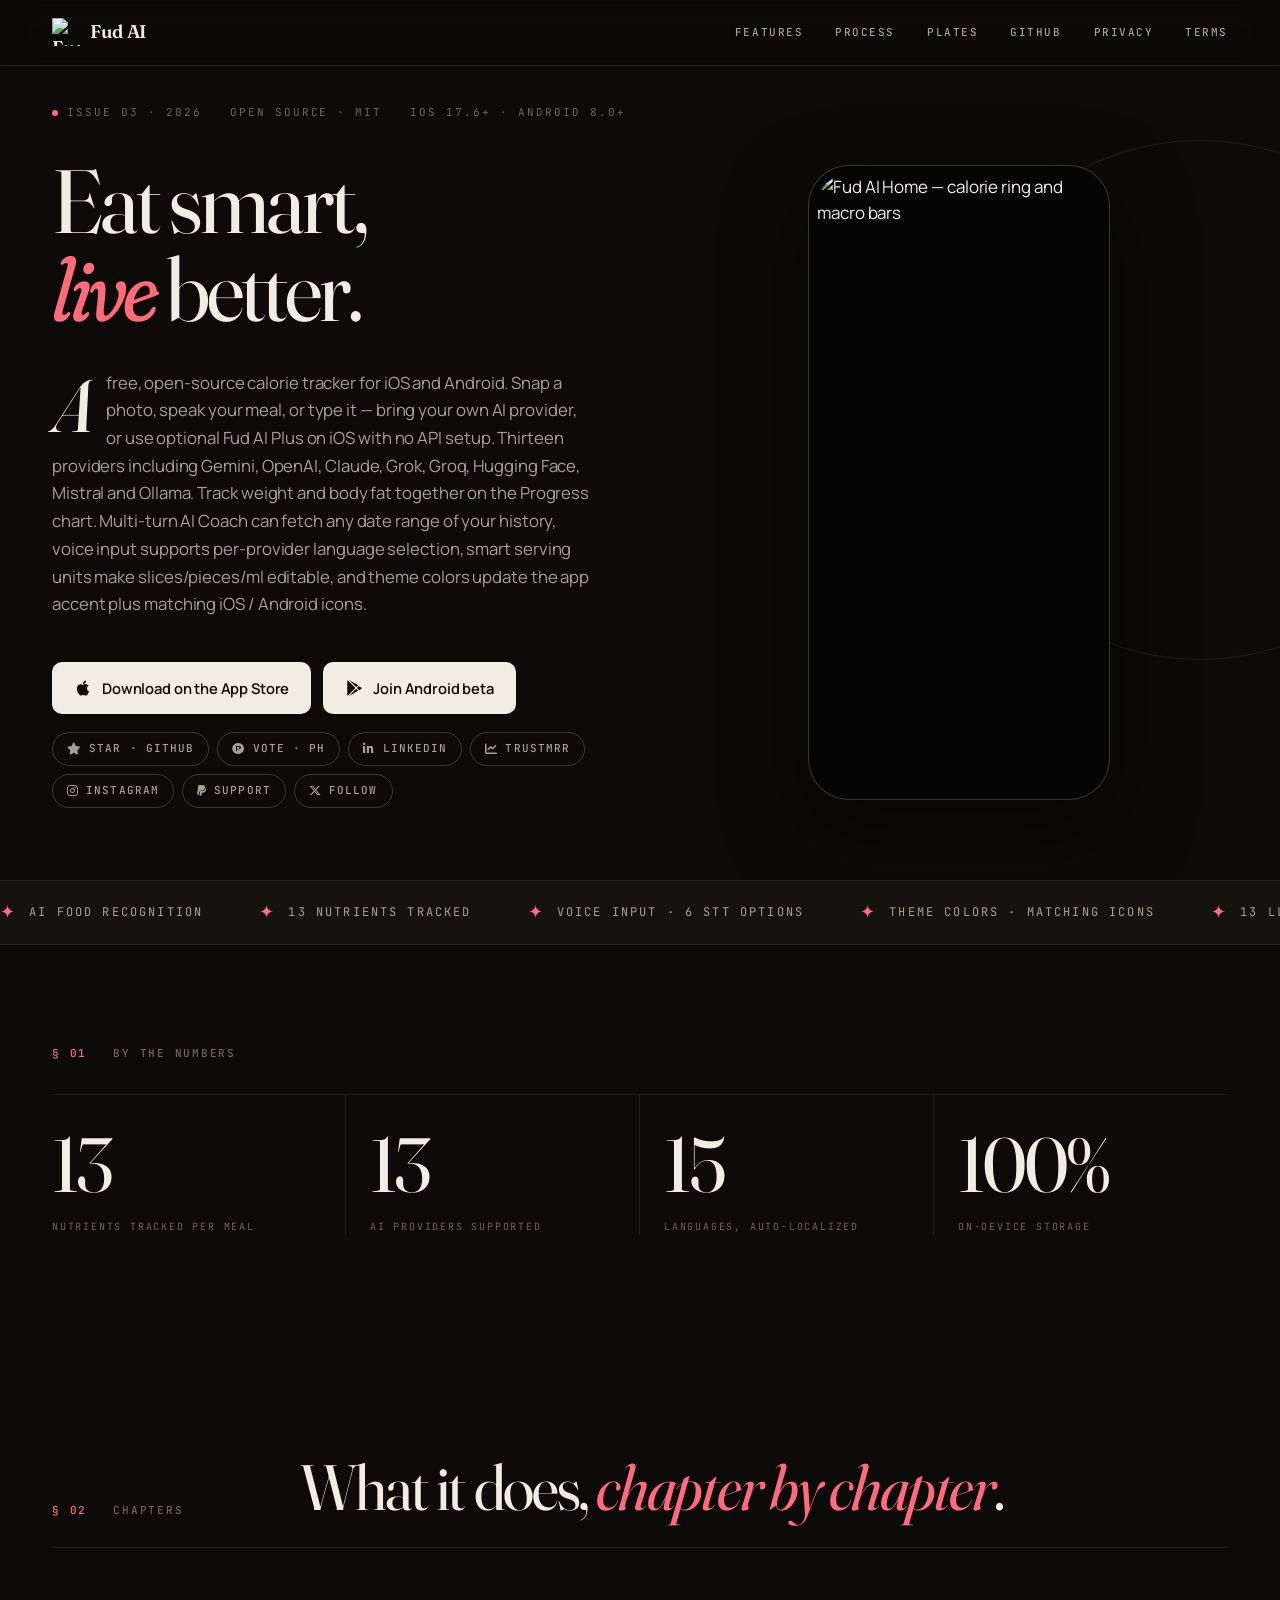
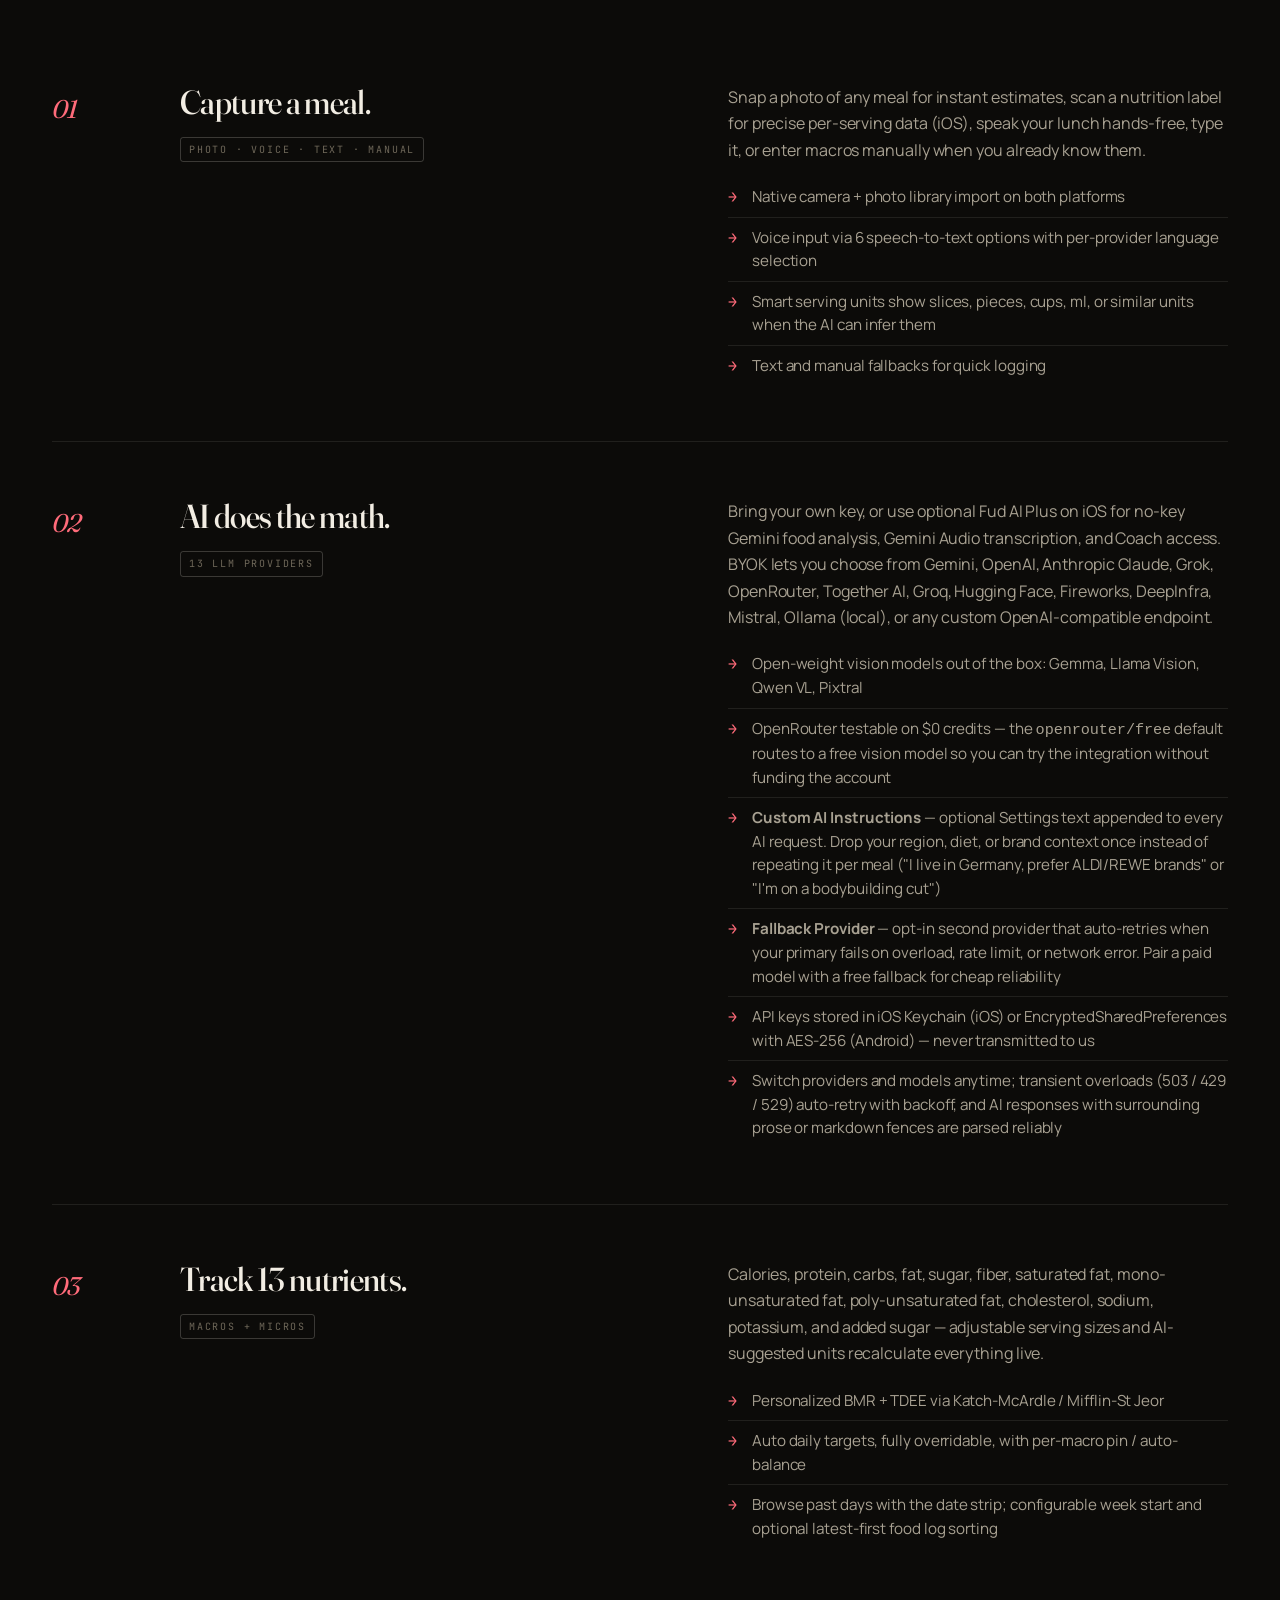
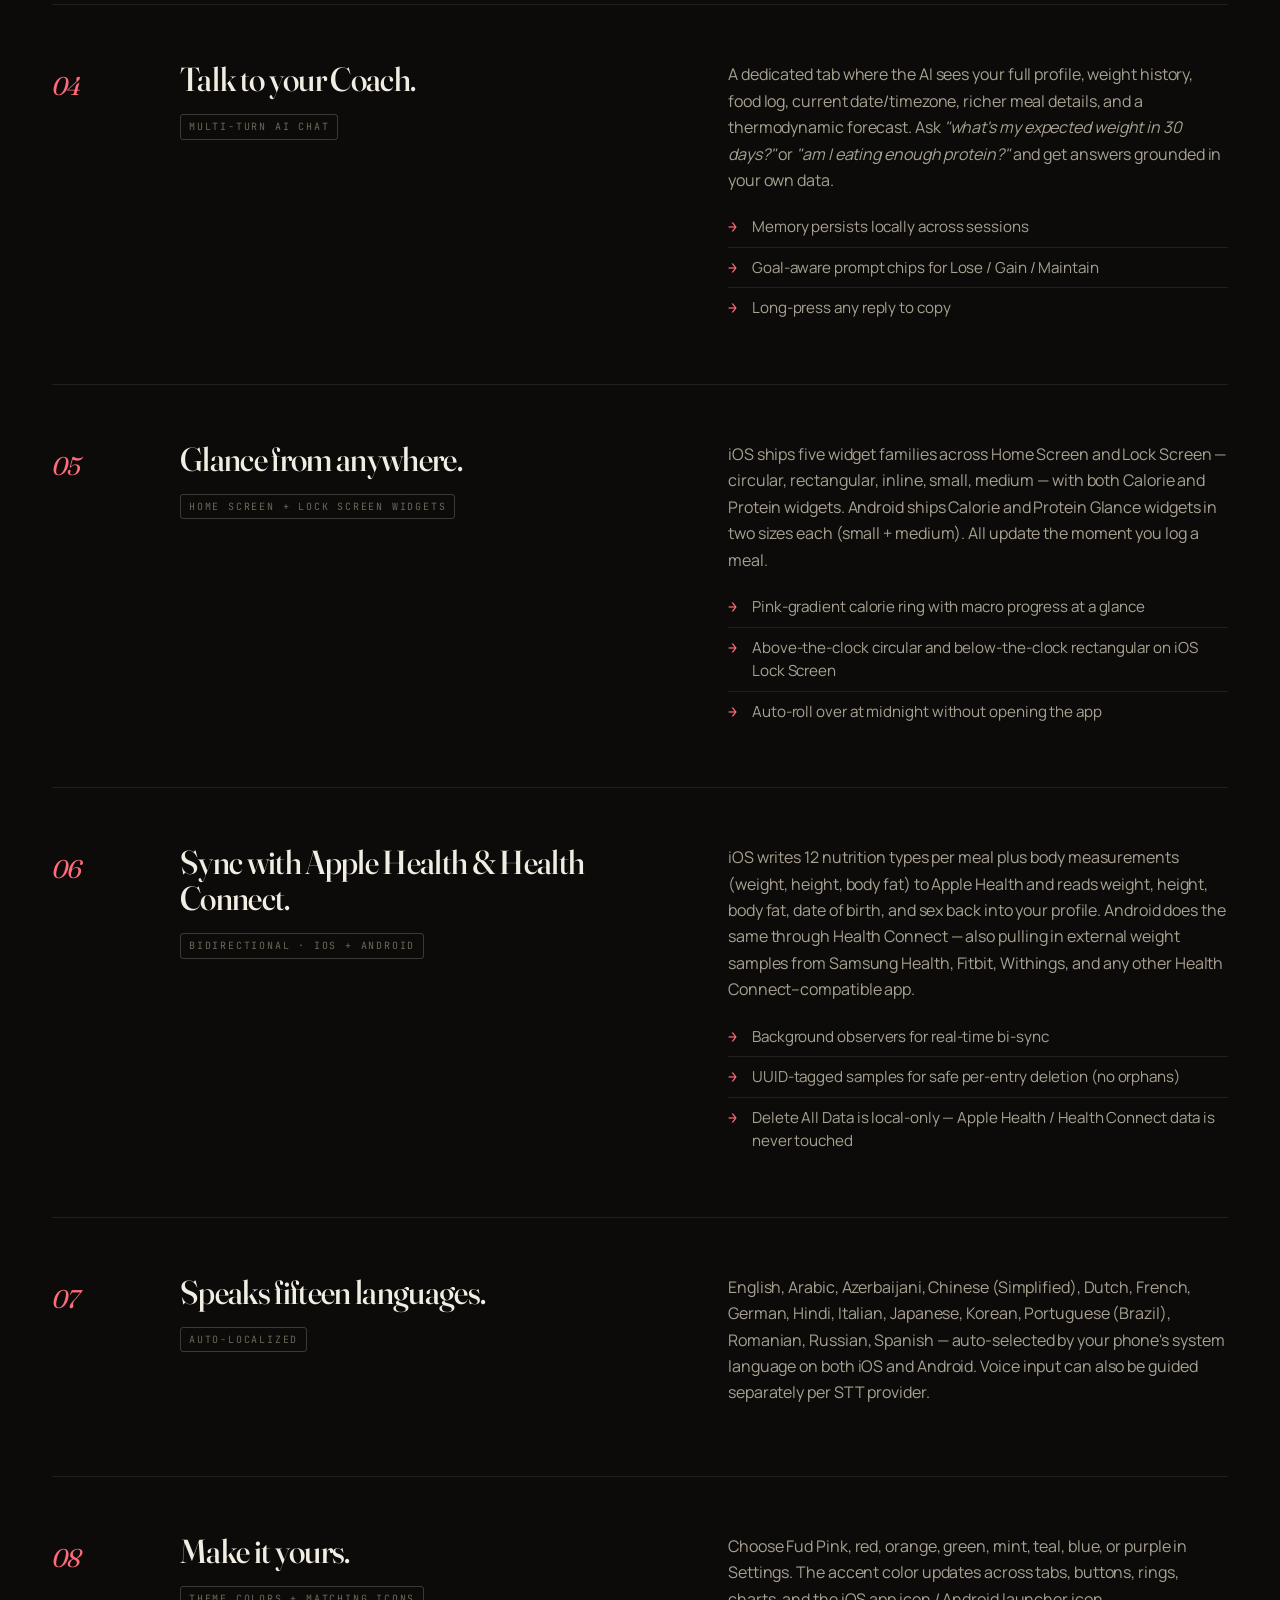
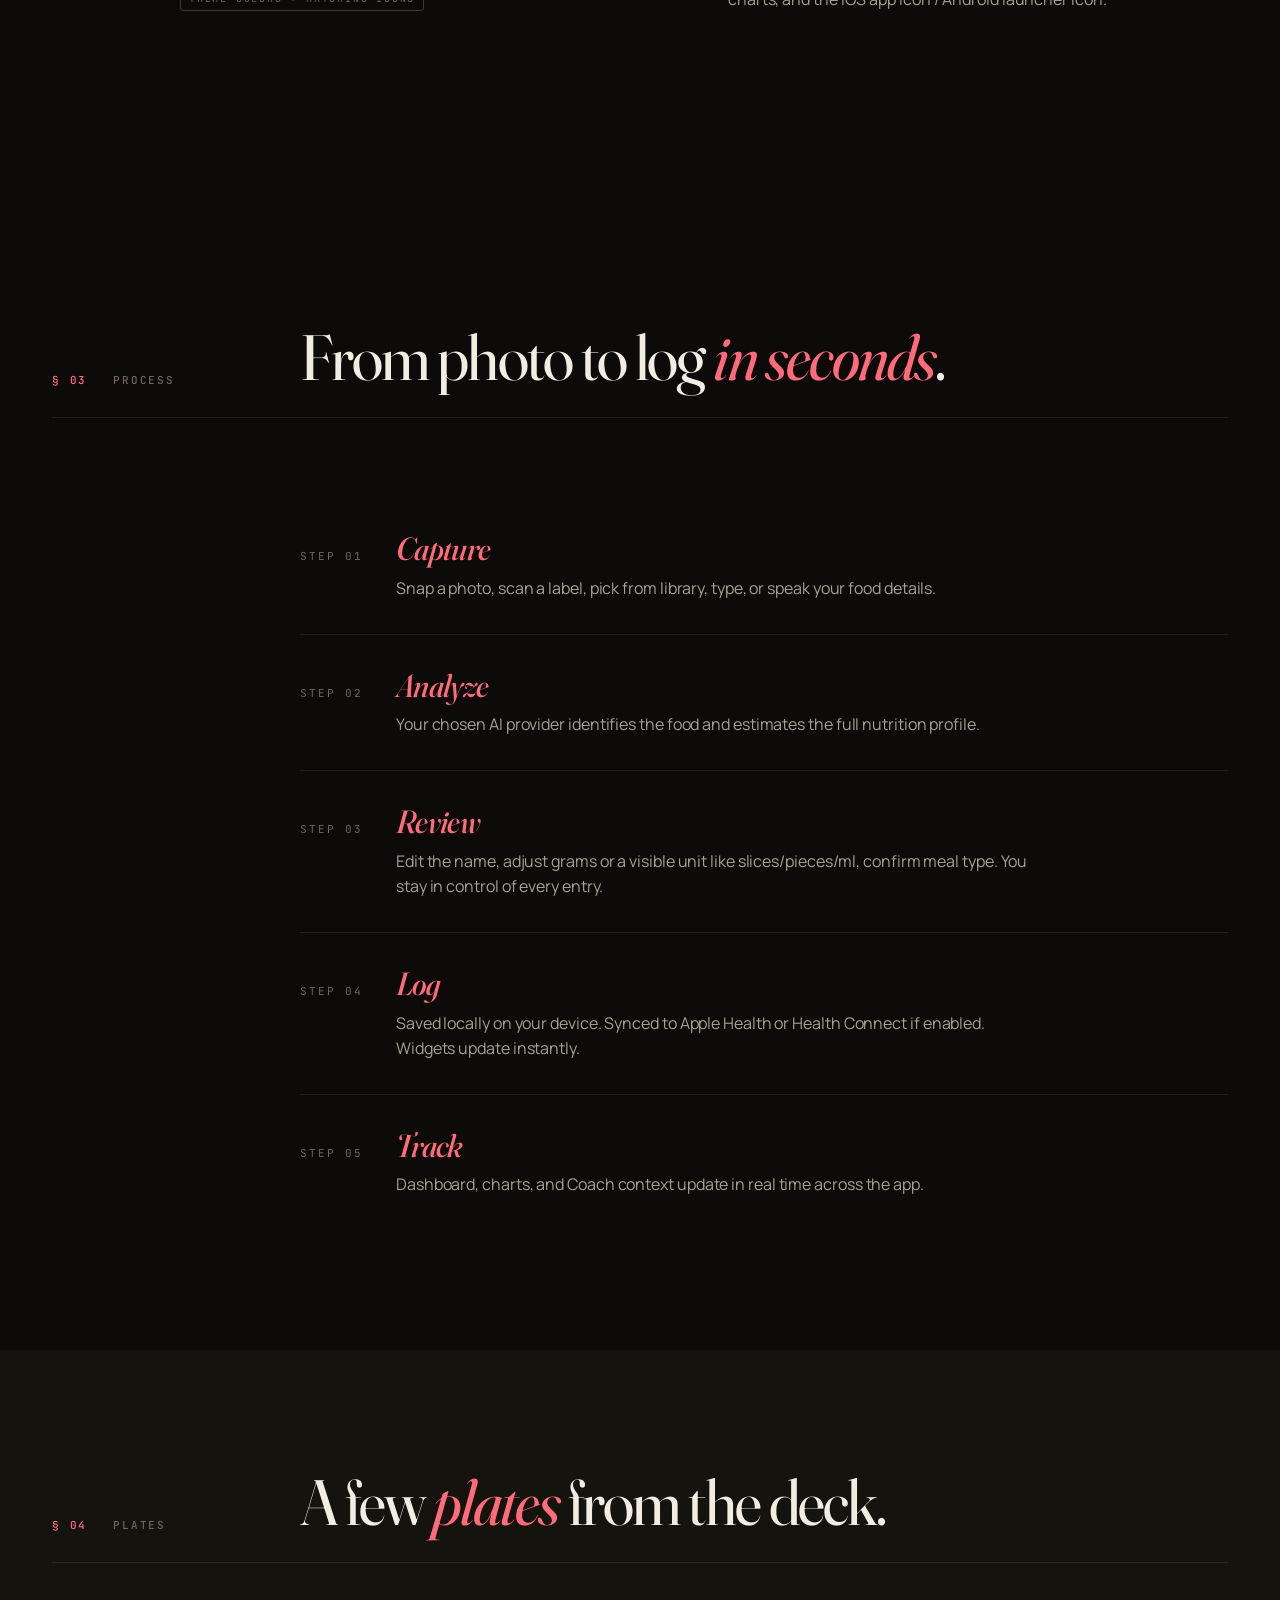
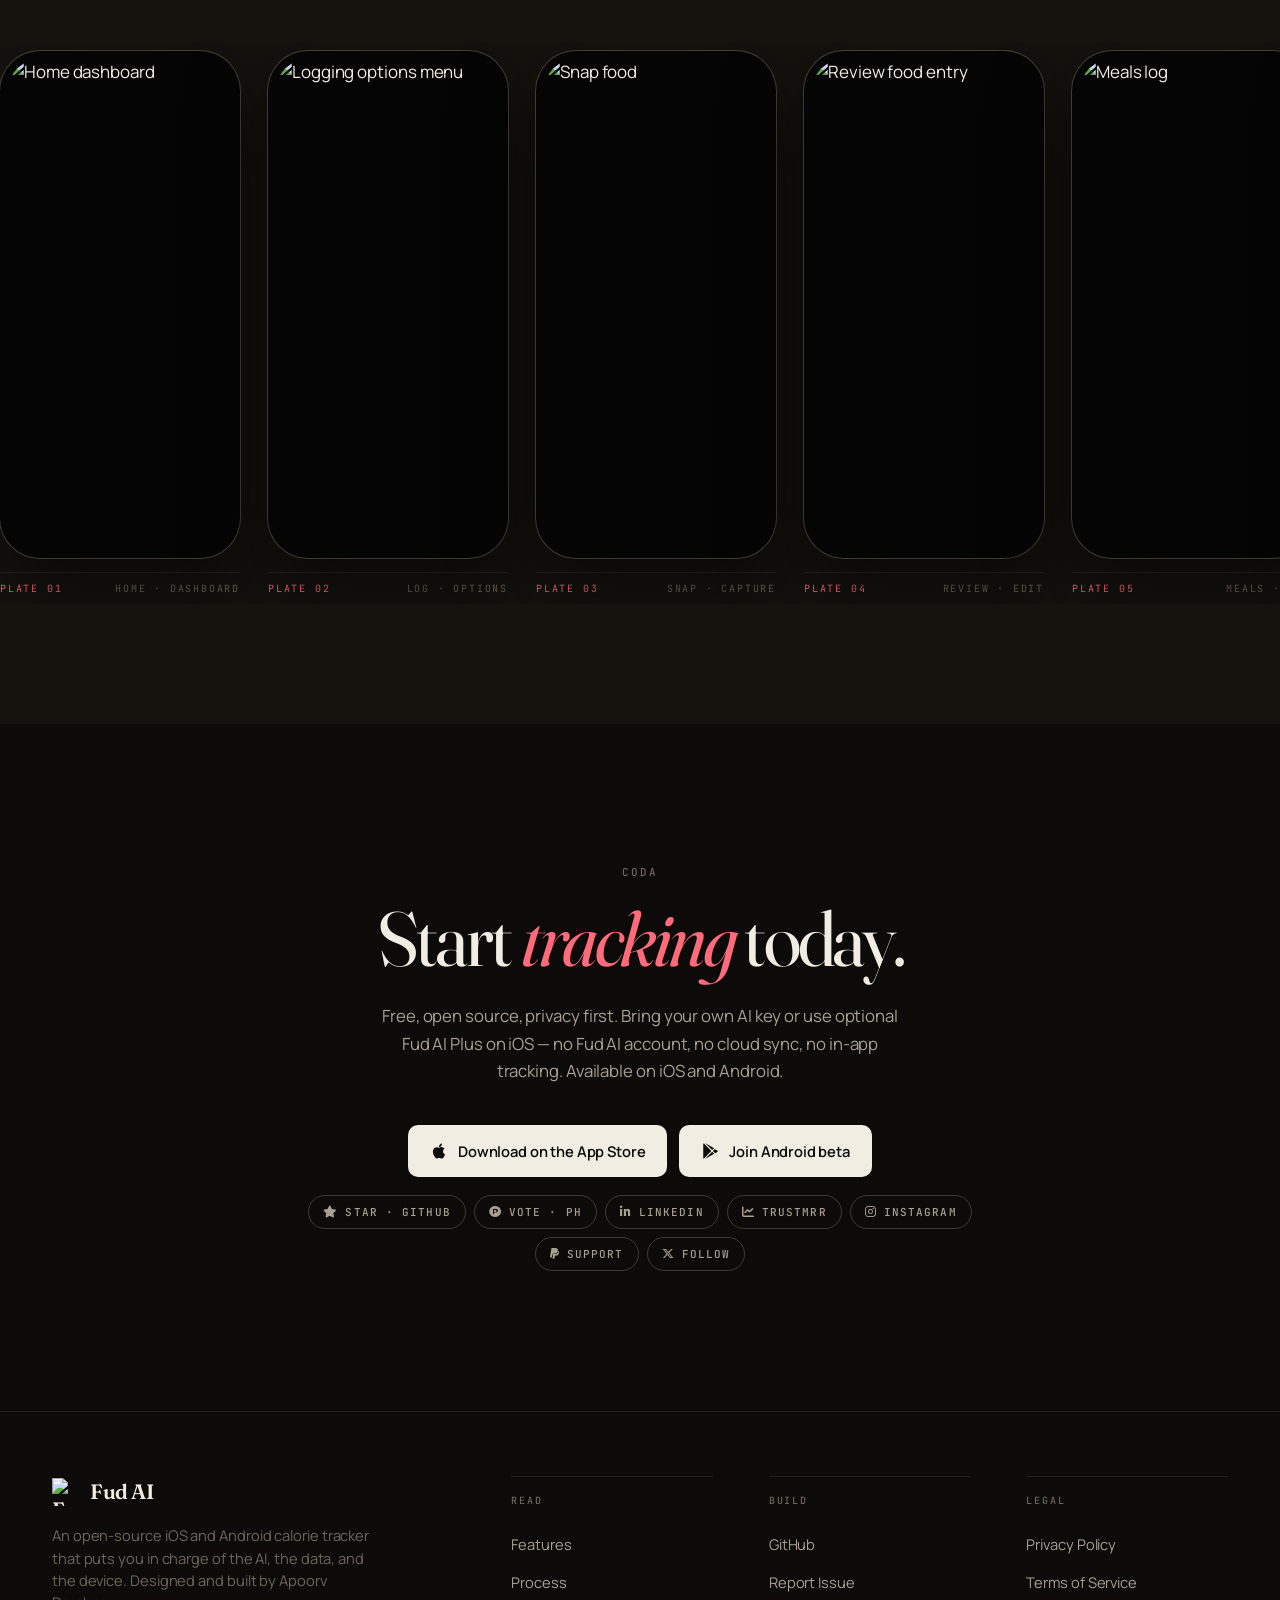
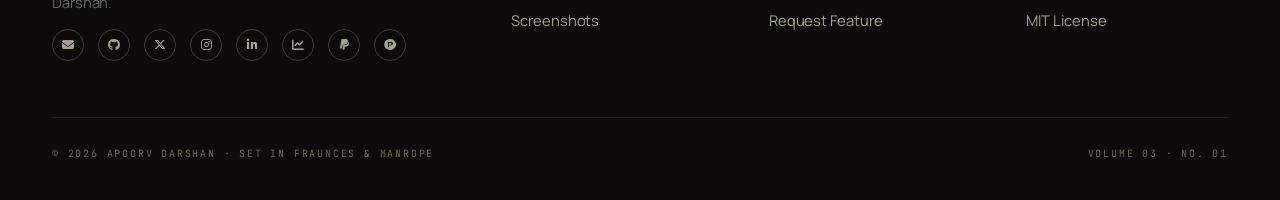
==== web/index.html @ efd4a869 "Add TrustMRR link to web" ====
<!DOCTYPE html>
<html lang="en">
<head>
<meta charset="UTF-8">
<meta name="viewport" content="width=device-width, initial-scale=1.0">
<title>Fud AI — Free Open Source AI Calorie Tracker for iOS &amp; Android</title>
<meta name="description" content="Free, open-source AI calorie tracker for iOS and Android. Snap food, speak meals, or type it. Fud AI Plus on iOS adds no-key Gemini access with daily limits and speech language control. Smart serving units, food log sorting, AI Coach, 13 AI providers, 6 STT options, widgets, 15 languages, Apple Health + Health Connect. Privacy-first, no Fud AI account needed.">
<meta name="keywords" content="calorie tracker, AI food scanner, nutrition tracker, macro tracker, body fat tracker, body composition, open source, iOS, Android, privacy, BYOK, Gemini, OpenAI, Claude, Grok, Groq, Hugging Face, Fireworks AI, DeepInfra, Mistral, Ollama, Gemma, Llama Vision, Qwen VL, Pixtral, widgets, AI coach, tool calling, speech-to-text language, theme color, app icon, launcher icon, app update check, Apple Health, Health Connect, weight tracker, TDEE calculator, 15 languages">
<link rel="canonical" href="https://fud-ai.app/">
<meta name="theme-color" content="#FF375F">
<!-- Open Graph (Facebook · WhatsApp · LinkedIn · iMessage · Discord · Slack) -->
<meta property="og:type" content="website">
<meta property="og:site_name" content="Fud AI">
<meta property="og:locale" content="en_US">
<meta property="og:url" content="https://fud-ai.app/">
<meta property="og:title" content="Fud AI — Free Open Source Calorie Tracker for iOS &amp; Android">
<meta property="og:description" content="Snap food, speak meals, or type it. Bring your own AI provider, or use optional Fud AI Plus on iOS. Privacy-first, no account needed.">
<meta property="og:image" content="https://fud-ai.app/assets/og-preview.png?v=5">
<meta property="og:image:secure_url" content="https://fud-ai.app/assets/og-preview.png?v=5">
<meta property="og:image:type" content="image/png">
<meta property="og:image:width" content="1200">
<meta property="og:image:height" content="630">
<meta property="og:image:alt" content="Fud AI — AI calorie tracker for iOS and Android. Snap, speak, or type your meal.">
<!-- Twitter / X -->
<meta name="twitter:card" content="summary_large_image">
<meta name="twitter:site" content="@apoorvdarshan">
<meta name="twitter:creator" content="@apoorvdarshan">
<meta name="twitter:url" content="https://fud-ai.app/">
<meta name="twitter:title" content="Fud AI — Free Open Source Calorie Tracker for iOS &amp; Android">
<meta name="twitter:description" content="Snap food, speak meals, or type it. Bring your own AI provider, or use optional Fud AI Plus on iOS. Privacy-first, no account needed.">
<meta name="twitter:image" content="https://fud-ai.app/assets/og-preview.png?v=5">
<meta name="twitter:image:alt" content="Fud AI — AI calorie tracker for iOS and Android. Snap, speak, or type your meal.">
<link rel="icon" href="assets/calorie logo transparent.png">
<link rel="preconnect" href="https://fonts.googleapis.com">
<link rel="preconnect" href="https://fonts.gstatic.com" crossorigin>
<link rel="stylesheet" href="https://cdnjs.cloudflare.com/ajax/libs/font-awesome/6.5.1/css/all.min.css">
<link rel="stylesheet" href="styles.css?v=20260504a">
<!-- Structured Data -->
<script type="application/ld+json">
{
  "@context": "https://schema.org",
  "@type": "SoftwareApplication",
  "name": "Fud AI - Calorie Tracker",
  "operatingSystem": "iOS, Android",
  "applicationCategory": "HealthApplication",
  "offers": { "@type": "Offer", "price": "0", "priceCurrency": "USD" },
  "description": "Free, open-source AI-powered calorie and nutrition tracker for iOS and Android. Snap a photo of food, speak your meal, or type it. Body fat tracking with goal + history graph alongside weight on the Progress tab. Multi-turn AI Coach with on-demand tool calling — Coach can fetch any date range of weight, body-fat, food, or calorie history (\"what was my weight in March?\", \"what did I eat Tuesday?\") and uses current date/timezone plus richer meal details for better answers. Supports 13 AI providers including Google Gemini, OpenAI GPT-5, Anthropic Claude (Sonnet 4.6, Opus 4.7, Haiku 4.5), xAI Grok, Groq, Together AI, OpenRouter, Hugging Face (open-weight Gemma, Qwen VL, Llama Vision), Fireworks AI, DeepInfra, Mistral (Pixtral), Ollama for local inference, and any custom OpenAI-compatible endpoint. iOS also offers optional Fud AI Plus for no-key Gemini food analysis, Gemini Audio transcription, and Coach access with separate daily limits. Smart serving units can show slices, pieces, cups, ml, or other visible units while grams remain the source of truth. Food log sorting can keep the default grouped order or sort sections by latest logging order from the Home screen. Smart daily reminders for weight + body fat logging skip on days already logged. Home Screen and Lock Screen widgets on iOS (5 families); Calorie + Protein Glance widgets on Android. Theme color personalization changes the app accent and matching iOS app icon / Android launcher icon. 6 speech-to-text options (Native iOS / Native Android, Gemini Audio, OpenAI Whisper, Groq, Deepgram, AssemblyAI) with per-provider language selection. App-update checks open the App Store or Play Store when a newer version is available. 15 languages with system auto-selection on both platforms. Tracks 13 nutrients per meal including calories, protein, carbs, fat, sugar, fiber, saturated fat, monounsaturated fat, polyunsaturated fat, cholesterol, sodium, and potassium. Personalized TDEE and BMR calculation using Katch-McArdle (with body-fat input) and Mifflin-St Jeor formulas — toggle which one is active in Settings. Apple Health (iOS) and Health Connect (Android) bidirectional sync for body measurements and per-meal nutrition, including a one-shot historical backfill on first enable that pulls years of past weight + body-fat scale data into the Progress chart (iOS). Privacy-first with no Fud AI account, no cloud sync, no ads, and no in-app tracking. API keys stored in iOS Keychain (iOS) or EncryptedSharedPreferences with AES-256 (Android). Delete All Data is local-only and never touches Apple Health or Health Connect. MIT licensed open source. Built with SwiftUI (iOS) and Jetpack Compose (Android).",
  "author": { "@type": "Person", "name": "Apoorv Darshan" },
  "url": "https://fud-ai.app",
  "sameAs": [
    "https://github.com/apoorvdarshan/fud-ai",
    "https://x.com/apoorvdarshan",
    "https://www.instagram.com/fudai.app/",
    "https://www.linkedin.com/company/fud-ai-app",
    "https://trustmrr.com/startup/fud-ai-calorie-tracker"
  ],
  "downloadUrl": "https://apps.apple.com/us/app/fud-ai-calorie-tracker/id6758935726",
  "screenshot": "https://fud-ai.app/assets/screenshots/home.png",
  "softwareVersion": "iOS 3.4.0 / Android 1.1.0",
  "aggregateRating": { "@type": "AggregateRating", "ratingValue": "5", "ratingCount": "1" }
}
</script>
</head>
<body>

<!-- ========== NAVIGATION ========== -->
<nav class="nav" id="nav">
  <div class="container">
    <a href="#" class="nav-brand">
      <img src="assets/calorie logo transparent.png" alt="Fud AI Logo">
      <span>Fud&nbsp;AI</span>
    </a>
    <input type="checkbox" id="nav-toggle" class="nav-toggle" aria-hidden="true">
    <label for="nav-toggle" class="hamburger" aria-label="Toggle menu">
      <span></span><span></span><span></span>
    </label>
    <div class="nav-links">
      <a href="#chapters">Features</a>
      <a href="#process">Process</a>
      <a href="#plates">Plates</a>
      <a href="https://github.com/apoorvdarshan/fud-ai" target="_blank" rel="noopener">GitHub</a>
      <a href="privacy.html">Privacy</a>
      <a href="terms.html">Terms</a>
    </div>
  </div>
</nav>

<!-- ========== HERO ========== -->
<section class="hero" id="hero">
  <div class="container">
    <header class="hero-meta">
      <span><span class="dot"></span> Issue 03 · 2026</span>
      <span>Open Source · MIT</span>
      <span>iOS 17.6+ · Android 8.0+</span>
    </header>

    <div class="hero-grid">
      <div class="hero-text">
        <h1 class="hero-title">Eat smart,<br><em>live</em> better.</h1>

        <p class="hero-lede">
          <span class="dropcap">A</span>free, open-source calorie tracker for iOS and Android. Snap a photo, speak your meal, or type it — bring your own AI provider, or use optional Fud AI Plus on iOS with no API setup. Thirteen providers including Gemini, OpenAI, Claude, Grok, Groq, Hugging Face, Mistral and Ollama. Track weight and body fat together on the Progress chart. Multi-turn AI Coach can fetch any date range of your history, voice input supports per-provider language selection, smart serving units make slices/pieces/ml editable, and theme colors update the app accent plus matching iOS / Android icons.
        </p>

        <div class="cta-group">
          <a href="https://apps.apple.com/us/app/fud-ai-calorie-tracker/id6758935726" class="app-store-btn">
            <svg viewBox="0 0 24 24" fill="currentColor"><path d="M18.71 19.5c-.83 1.24-1.71 2.45-3.05 2.47-1.34.03-1.77-.79-3.29-.79-1.53 0-2 .77-3.27.82-1.31.05-2.3-1.32-3.14-2.53C4.25 17 2.94 12.45 4.7 9.39c.87-1.52 2.43-2.48 4.12-2.51 1.28-.02 2.5.87 3.29.87.78 0 2.26-1.07 3.8-.91.65.03 2.47.26 3.64 1.98-.09.06-2.17 1.28-2.15 3.81.03 3.02 2.65 4.03 2.68 4.04-.03.07-.42 1.44-1.38 2.83M13 3.5c.73-.83 1.94-1.46 2.94-1.5.13 1.17-.34 2.35-1.04 3.19-.69.85-1.83 1.51-2.95 1.42-.15-1.15.41-2.35 1.05-3.11z"/></svg>
            <span>Download on the App Store</span>
          </a>
          <!-- TODO: once Closed Testing graduates to Production, revert this back to a plain anchor pointing at the Play Store URL and delete the data-open-beta hook + the #beta-modal block at the bottom of this file. The href stays as a no-JS fallback so users without JS still land on the Play Store listing. -->
          <a href="https://play.google.com/store/apps/details?id=com.apoorvdarshan.calorietracker" class="play-store-btn" data-open-beta aria-haspopup="dialog" aria-controls="beta-modal">
            <svg viewBox="0 0 24 24" fill="currentColor"><path d="M3.609 1.814L13.792 12 3.61 22.186a.998.998 0 0 1-.61-.92V2.734c0-.39.222-.732.61-.92zM14.91 13.117l2.605 2.605-12.232 6.86 9.627-9.465zm3.978-3.205l2.74 1.535c.733.41.733 1.475 0 1.886l-2.741 1.536-2.969-2.969 2.97-2.988zM5.282 1.349l12.232 6.86-2.605 2.605L5.282 1.35z"/></svg>
            <span>Join Android beta</span>
          </a>
        </div>
        <div class="cta-sub">
          <a href="https://github.com/apoorvdarshan/fud-ai" target="_blank" rel="noopener" class="chip-btn chip-github" aria-label="Star on GitHub">
            <i class="fa-solid fa-star"></i><span>Star · GitHub</span>
          </a>
          <a href="https://www.producthunt.com/products/fud-ai-calorie-tracker" target="_blank" rel="noopener" class="chip-btn chip-ph" aria-label="Vote on Product Hunt">
            <i class="fa-brands fa-product-hunt"></i><span>Vote · PH</span>
          </a>
          <a href="https://www.linkedin.com/company/fud-ai-app" target="_blank" rel="noopener" class="chip-btn chip-linkedin" aria-label="Follow on LinkedIn">
            <i class="fa-brands fa-linkedin-in"></i><span>LinkedIn</span>
          </a>
          <a href="https://trustmrr.com/startup/fud-ai-calorie-tracker" target="_blank" rel="noopener" class="chip-btn chip-trustmrr" aria-label="View Fud AI on TrustMRR">
            <i class="fa-solid fa-chart-line"></i><span>TrustMRR</span>
          </a>
          <a href="https://www.instagram.com/fudai.app/" target="_blank" rel="noopener" class="chip-btn chip-instagram" aria-label="Follow on Instagram">
            <i class="fa-brands fa-instagram"></i><span>Instagram</span>
          </a>
          <a href="https://paypal.me/apoorvdarshan" target="_blank" rel="noopener" class="chip-btn chip-paypal" aria-label="Support on PayPal">
            <i class="fa-brands fa-paypal"></i><span>Support</span>
          </a>
          <a href="https://x.com/apoorvdarshan" target="_blank" rel="noopener" class="chip-btn chip-x" aria-label="Follow on X">
            <i class="fa-brands fa-x-twitter"></i><span>Follow</span>
          </a>
        </div>
      </div>

      <aside class="hero-card">
        <div class="hero-card-frame">
          <div class="phone-frame">
            <div class="phone-screen">
              <img src="assets/screenshots/home.png" alt="Fud AI Home — calorie ring and macro bars">
            </div>
          </div>
        </div>
      </aside>
    </div>
  </div>
</section>

<!-- ========== EDITORIAL TICKER ========== -->
<div class="ticker-section">
  <div class="ticker">
    <span class="ticker-item"><span class="ast">✦</span> AI Food Recognition</span>
    <span class="ticker-item"><span class="ast">✦</span> 13 Nutrients Tracked</span>
    <span class="ticker-item"><span class="ast">✦</span> Voice Input · 6 STT Options</span>
    <span class="ticker-item"><span class="ast">✦</span> Theme Colors · Matching Icons</span>
    <span class="ticker-item"><span class="ast">✦</span> 13 LLM Providers</span>
    <span class="ticker-item"><span class="ast">✦</span> AI Coach Chat</span>
    <span class="ticker-item"><span class="ast">✦</span> Smart Serving Units</span>
    <span class="ticker-item"><span class="ast">✦</span> Apple Health · Health Connect</span>
    <span class="ticker-item"><span class="ast">✦</span> 15 Languages</span>
    <span class="ticker-item"><span class="ast">✦</span> iOS + Android</span>
    <span class="ticker-item"><span class="ast">✦</span> Open Source · MIT</span>
    <span class="ticker-item"><span class="ast">✦</span> Bring Your Own Key</span>
    <!-- Duplicate set for seamless scroll -->
    <span class="ticker-item"><span class="ast">✦</span> AI Food Recognition</span>
    <span class="ticker-item"><span class="ast">✦</span> 13 Nutrients Tracked</span>
    <span class="ticker-item"><span class="ast">✦</span> Voice Input · 6 STT Options</span>
    <span class="ticker-item"><span class="ast">✦</span> Theme Colors · Matching Icons</span>
    <span class="ticker-item"><span class="ast">✦</span> 13 LLM Providers</span>
    <span class="ticker-item"><span class="ast">✦</span> AI Coach Chat</span>
    <span class="ticker-item"><span class="ast">✦</span> Smart Serving Units</span>
    <span class="ticker-item"><span class="ast">✦</span> Apple Health · Health Connect</span>
    <span class="ticker-item"><span class="ast">✦</span> 15 Languages</span>
    <span class="ticker-item"><span class="ast">✦</span> iOS + Android</span>
    <span class="ticker-item"><span class="ast">✦</span> Open Source · MIT</span>
    <span class="ticker-item"><span class="ast">✦</span> Bring Your Own Key</span>
  </div>
</div>

<!-- ========== BY THE NUMBERS ========== -->
<section class="stats-section">
  <div class="container">
    <span class="eyebrow"><span class="num">§ 01</span> &nbsp; By the Numbers</span>
    <div class="stats-grid">
      <div class="stat-card">
        <div class="stat-number">13</div>
        <div class="stat-label">Nutrients tracked per meal</div>
      </div>
      <div class="stat-card">
        <div class="stat-number">13</div>
        <div class="stat-label">AI providers supported</div>
      </div>
      <div class="stat-card">
        <div class="stat-number">15</div>
        <div class="stat-label">Languages, auto-localized</div>
      </div>
      <div class="stat-card">
        <div class="stat-number">100%</div>
        <div class="stat-label">On-device storage</div>
      </div>
    </div>
  </div>
</section>

<!-- ========== FEATURES — CHAPTERS ========== -->
<section id="chapters">
  <div class="container">
    <header class="section-head">
      <span class="eyebrow"><span class="num">§ 02</span> &nbsp; Chapters</span>
      <h2>What it does, <em>chapter by chapter</em>.</h2>
    </header>

    <div class="chapters">

      <article class="chapter">
        <div class="chapter-num">01</div>
        <header class="chapter-head">
          <h3>Capture a meal.</h3>
          <span class="chapter-tag">Photo · Voice · Text · Manual</span>
        </header>
        <div class="chapter-body">
          <p>Snap a photo of any meal for instant estimates, scan a nutrition label for precise per-serving data (iOS), speak your lunch hands-free, type it, or enter macros manually when you already know them.</p>
          <ul>
            <li>Native camera + photo library import on both platforms</li>
            <li>Voice input via 6 speech-to-text options with per-provider language selection</li>
            <li>Smart serving units show slices, pieces, cups, ml, or similar units when the AI can infer them</li>
            <li>Text and manual fallbacks for quick logging</li>
          </ul>
        </div>
      </article>

      <article class="chapter">
        <div class="chapter-num">02</div>
        <header class="chapter-head">
          <h3>AI does the math.</h3>
          <span class="chapter-tag">13 LLM providers</span>
        </header>
        <div class="chapter-body">
          <p>Bring your own key, or use optional Fud AI Plus on iOS for no-key Gemini food analysis, Gemini Audio transcription, and Coach access. BYOK lets you choose from Gemini, OpenAI, Anthropic Claude, Grok, OpenRouter, Together AI, Groq, Hugging Face, Fireworks, DeepInfra, Mistral, Ollama (local), or any custom OpenAI-compatible endpoint.</p>
          <ul>
            <li>Open-weight vision models out of the box: Gemma, Llama Vision, Qwen VL, Pixtral</li>
            <li>OpenRouter testable on $0 credits — the <code>openrouter/free</code> default routes to a free vision model so you can try the integration without funding the account</li>
            <li><strong>Custom AI Instructions</strong> — optional Settings text appended to every AI request. Drop your region, diet, or brand context once instead of repeating it per meal ("I live in Germany, prefer ALDI/REWE brands" or "I'm on a bodybuilding cut")</li>
            <li><strong>Fallback Provider</strong> — opt-in second provider that auto-retries when your primary fails on overload, rate limit, or network error. Pair a paid model with a free fallback for cheap reliability</li>
            <li>API keys stored in iOS Keychain (iOS) or EncryptedSharedPreferences with AES-256 (Android) — never transmitted to us</li>
            <li>Switch providers and models anytime; transient overloads (503 / 429 / 529) auto-retry with backoff, and AI responses with surrounding prose or markdown fences are parsed reliably</li>
          </ul>
        </div>
      </article>

      <article class="chapter">
        <div class="chapter-num">03</div>
        <header class="chapter-head">
          <h3>Track 13 nutrients.</h3>
          <span class="chapter-tag">Macros + micros</span>
        </header>
        <div class="chapter-body">
          <p>Calories, protein, carbs, fat, sugar, fiber, saturated fat, mono-unsaturated fat, poly-unsaturated fat, cholesterol, sodium, potassium, and added sugar — adjustable serving sizes and AI-suggested units recalculate everything live.</p>
          <ul>
            <li>Personalized BMR + TDEE via Katch-McArdle / Mifflin-St Jeor</li>
            <li>Auto daily targets, fully overridable, with per-macro pin / auto-balance</li>
            <li>Browse past days with the date strip; configurable week start and optional latest-first food log sorting</li>
          </ul>
        </div>
      </article>

      <article class="chapter">
        <div class="chapter-num">04</div>
        <header class="chapter-head">
          <h3>Talk to your Coach.</h3>
          <span class="chapter-tag">Multi-turn AI chat</span>
        </header>
        <div class="chapter-body">
          <p>A dedicated tab where the AI sees your full profile, weight history, food log, current date/timezone, richer meal details, and a thermodynamic forecast. Ask <em>"what's my expected weight in 30 days?"</em> or <em>"am I eating enough protein?"</em> and get answers grounded in your own data.</p>
          <ul>
            <li>Memory persists locally across sessions</li>
            <li>Goal-aware prompt chips for Lose / Gain / Maintain</li>
            <li>Long-press any reply to copy</li>
          </ul>
        </div>
      </article>

      <article class="chapter">
        <div class="chapter-num">05</div>
        <header class="chapter-head">
          <h3>Glance from anywhere.</h3>
          <span class="chapter-tag">Home Screen + Lock Screen widgets</span>
        </header>
        <div class="chapter-body">
          <p>iOS ships five widget families across Home Screen and Lock Screen — circular, rectangular, inline, small, medium — with both Calorie and Protein widgets. Android ships Calorie and Protein Glance widgets in two sizes each (small + medium). All update the moment you log a meal.</p>
          <ul>
            <li>Pink-gradient calorie ring with macro progress at a glance</li>
            <li>Above-the-clock circular and below-the-clock rectangular on iOS Lock Screen</li>
            <li>Auto-roll over at midnight without opening the app</li>
          </ul>
        </div>
      </article>

      <article class="chapter">
        <div class="chapter-num">06</div>
        <header class="chapter-head">
          <h3>Sync with Apple Health &amp; Health Connect.</h3>
          <span class="chapter-tag">Bidirectional · iOS + Android</span>
        </header>
        <div class="chapter-body">
          <p>iOS writes 12 nutrition types per meal plus body measurements (weight, height, body fat) to Apple Health and reads weight, height, body fat, date of birth, and sex back into your profile. Android does the same through Health Connect — also pulling in external weight samples from Samsung Health, Fitbit, Withings, and any other Health Connect–compatible app.</p>
          <ul>
            <li>Background observers for real-time bi-sync</li>
            <li>UUID-tagged samples for safe per-entry deletion (no orphans)</li>
            <li>Delete All Data is local-only — Apple Health / Health Connect data is never touched</li>
          </ul>
        </div>
      </article>

      <article class="chapter">
        <div class="chapter-num">07</div>
        <header class="chapter-head">
          <h3>Speaks fifteen languages.</h3>
          <span class="chapter-tag">Auto-localized</span>
        </header>
        <div class="chapter-body">
          <p>English, Arabic, Azerbaijani, Chinese (Simplified), Dutch, French, German, Hindi, Italian, Japanese, Korean, Portuguese (Brazil), Romanian, Russian, Spanish — auto-selected by your phone's system language on both iOS and Android. Voice input can also be guided separately per STT provider.</p>
        </div>
      </article>

      <article class="chapter">
        <div class="chapter-num">08</div>
        <header class="chapter-head">
          <h3>Make it yours.</h3>
          <span class="chapter-tag">Theme colors + matching icons</span>
        </header>
        <div class="chapter-body">
          <p>Choose Fud Pink, red, orange, green, mint, teal, blue, or purple in Settings. The accent color updates across tabs, buttons, rings, charts, and the iOS app icon / Android launcher icon.</p>
        </div>
      </article>

    </div>
  </div>
</section>

<!-- ========== HOW IT WORKS — PROCESS ========== -->
<section id="process">
  <div class="container">
    <header class="section-head">
      <span class="eyebrow"><span class="num">§ 03</span> &nbsp; Process</span>
      <h2>From photo to log <em>in seconds</em>.</h2>
    </header>

    <div class="process">
      <div></div>
      <div class="process-list">
        <div class="process-step">
          <div class="process-num">Step 01</div>
          <div class="process-text">
            <h3><em>Capture</em></h3>
            <p>Snap a photo, scan a label, pick from library, type, or speak your food details.</p>
          </div>
        </div>
        <div class="process-step">
          <div class="process-num">Step 02</div>
          <div class="process-text">
            <h3><em>Analyze</em></h3>
            <p>Your chosen AI provider identifies the food and estimates the full nutrition profile.</p>
          </div>
        </div>
        <div class="process-step">
          <div class="process-num">Step 03</div>
          <div class="process-text">
            <h3><em>Review</em></h3>
            <p>Edit the name, adjust grams or a visible unit like slices/pieces/ml, confirm meal type. You stay in control of every entry.</p>
          </div>
        </div>
        <div class="process-step">
          <div class="process-num">Step 04</div>
          <div class="process-text">
            <h3><em>Log</em></h3>
            <p>Saved locally on your device. Synced to Apple Health or Health Connect if enabled. Widgets update instantly.</p>
          </div>
        </div>
        <div class="process-step">
          <div class="process-num">Step 05</div>
          <div class="process-text">
            <h3><em>Track</em></h3>
            <p>Dashboard, charts, and Coach context update in real time across the app.</p>
          </div>
        </div>
      </div>
    </div>
  </div>
</section>

<!-- ========== SCREENSHOTS — PLATES ========== -->
<section class="plates-section" id="plates">
  <div class="container">
    <header class="section-head">
      <span class="eyebrow"><span class="num">§ 04</span> &nbsp; Plates</span>
      <h2>A few <em>plates</em> from the deck.</h2>
    </header>
  </div>
  <div class="plates">
    <figure class="plate">
      <div class="phone-frame"><div class="phone-screen"><img src="assets/screenshots/home.png" alt="Home dashboard"></div></div>
      <figcaption class="plate-caption"><span class="num">PLATE&nbsp;01</span><span>Home · Dashboard</span></figcaption>
    </figure>
    <figure class="plate">
      <div class="phone-frame"><div class="phone-screen"><img src="assets/screenshots/logging.png" alt="Logging options menu"></div></div>
      <figcaption class="plate-caption"><span class="num">PLATE&nbsp;02</span><span>Log · Options</span></figcaption>
    </figure>
    <figure class="plate">
      <div class="phone-frame"><div class="phone-screen"><img src="assets/screenshots/snap.png" alt="Snap food"></div></div>
      <figcaption class="plate-caption"><span class="num">PLATE&nbsp;03</span><span>Snap · Capture</span></figcaption>
    </figure>
    <figure class="plate">
      <div class="phone-frame"><div class="phone-screen"><img src="assets/screenshots/review.png" alt="Review food entry"></div></div>
      <figcaption class="plate-caption"><span class="num">PLATE&nbsp;04</span><span>Review · Edit</span></figcaption>
    </figure>
    <figure class="plate">
      <div class="phone-frame"><div class="phone-screen"><img src="assets/screenshots/meals.png" alt="Meals log"></div></div>
      <figcaption class="plate-caption"><span class="num">PLATE&nbsp;05</span><span>Meals · Log</span></figcaption>
    </figure>
    <figure class="plate">
      <div class="phone-frame"><div class="phone-screen"><img src="assets/screenshots/coach.png" alt="AI Coach chat"></div></div>
      <figcaption class="plate-caption"><span class="num">PLATE&nbsp;06</span><span>Coach · AI Chat</span></figcaption>
    </figure>
    <figure class="plate">
      <div class="phone-frame"><div class="phone-screen"><img src="assets/screenshots/progress.png" alt="Progress charts"></div></div>
      <figcaption class="plate-caption"><span class="num">PLATE&nbsp;07</span><span>Progress · Charts</span></figcaption>
    </figure>
  </div>
</section>

<!-- ========== CTA ========== -->
<section class="cta-section">
  <div class="container">
    <div class="cta-content">
      <span class="eyebrow">Coda</span>
      <h2>Start <em>tracking</em> today.</h2>
      <p>Free, open source, privacy first. Bring your own AI key or use optional Fud AI Plus on iOS — no Fud AI account, no cloud sync, no in-app tracking. Available on iOS and Android.</p>
      <div class="cta-group">
        <a href="https://apps.apple.com/us/app/fud-ai-calorie-tracker/id6758935726" class="app-store-btn">
          <svg viewBox="0 0 24 24" fill="currentColor"><path d="M18.71 19.5c-.83 1.24-1.71 2.45-3.05 2.47-1.34.03-1.77-.79-3.29-.79-1.53 0-2 .77-3.27.82-1.31.05-2.3-1.32-3.14-2.53C4.25 17 2.94 12.45 4.7 9.39c.87-1.52 2.43-2.48 4.12-2.51 1.28-.02 2.5.87 3.29.87.78 0 2.26-1.07 3.8-.91.65.03 2.47.26 3.64 1.98-.09.06-2.17 1.28-2.15 3.81.03 3.02 2.65 4.03 2.68 4.04-.03.07-.42 1.44-1.38 2.83M13 3.5c.73-.83 1.94-1.46 2.94-1.5.13 1.17-.34 2.35-1.04 3.19-.69.85-1.83 1.51-2.95 1.42-.15-1.15.41-2.35 1.05-3.11z"/></svg>
          <span>Download on the App Store</span>
        </a>
        <!-- TODO: once Closed Testing graduates to Production, revert this back to a plain anchor pointing at the Play Store URL and delete the data-open-beta hook + the #beta-modal block at the bottom of this file. The href stays as a no-JS fallback so users without JS still land on the Play Store listing. -->
        <a href="https://play.google.com/store/apps/details?id=com.apoorvdarshan.calorietracker" class="play-store-btn" data-open-beta aria-haspopup="dialog" aria-controls="beta-modal">
          <svg viewBox="0 0 24 24" fill="currentColor"><path d="M3.609 1.814L13.792 12 3.61 22.186a.998.998 0 0 1-.61-.92V2.734c0-.39.222-.732.61-.92zM14.91 13.117l2.605 2.605-12.232 6.86 9.627-9.465zm3.978-3.205l2.74 1.535c.733.41.733 1.475 0 1.886l-2.741 1.536-2.969-2.969 2.97-2.988zM5.282 1.349l12.232 6.86-2.605 2.605L5.282 1.35z"/></svg>
          <span>Join Android beta</span>
        </a>
      </div>
      <div class="cta-sub">
        <a href="https://github.com/apoorvdarshan/fud-ai" target="_blank" rel="noopener" class="chip-btn chip-github"><i class="fa-solid fa-star"></i><span>Star · GitHub</span></a>
        <a href="https://www.producthunt.com/products/fud-ai-calorie-tracker" target="_blank" rel="noopener" class="chip-btn chip-ph"><i class="fa-brands fa-product-hunt"></i><span>Vote · PH</span></a>
        <a href="https://www.linkedin.com/company/fud-ai-app" target="_blank" rel="noopener" class="chip-btn chip-linkedin"><i class="fa-brands fa-linkedin-in"></i><span>LinkedIn</span></a>
        <a href="https://trustmrr.com/startup/fud-ai-calorie-tracker" target="_blank" rel="noopener" class="chip-btn chip-trustmrr"><i class="fa-solid fa-chart-line"></i><span>TrustMRR</span></a>
        <a href="https://www.instagram.com/fudai.app/" target="_blank" rel="noopener" class="chip-btn chip-instagram"><i class="fa-brands fa-instagram"></i><span>Instagram</span></a>
        <a href="https://paypal.me/apoorvdarshan" target="_blank" rel="noopener" class="chip-btn chip-paypal"><i class="fa-brands fa-paypal"></i><span>Support</span></a>
        <a href="https://x.com/apoorvdarshan" target="_blank" rel="noopener" class="chip-btn chip-x"><i class="fa-brands fa-x-twitter"></i><span>Follow</span></a>
      </div>
    </div>
  </div>
</section>

<!-- ========== HIDDEN SEO CONTENT ========== -->
<section class="seo-only" aria-hidden="true">
  <h2>Fud AI — Free AI Calorie Tracker App for iPhone &amp; Android</h2>
  <p>Free open-source calorie tracker for iPhone and Android. AI food recognition from photos. Scan nutrition labels (iOS), voice input, text logging, manual entry. Body fat tracking with goal % and history graph alongside weight on the Progress tab. Supports 13 AI providers: Google Gemini, OpenAI GPT-5, Anthropic Claude Sonnet 4.6 / Opus 4.7 / Haiku 4.5, xAI Grok, Groq, Together AI, OpenRouter (testable on $0 credits via the new openrouter/free default vision model), Hugging Face, Fireworks AI, DeepInfra, Mistral Pixtral, Ollama for local AI. iOS also offers optional Fud AI Plus for no-key Gemini food scan, Gemini Audio voice logging, and Coach access with separate daily limits and speech language control. Reliable AI response parsing handles prose or markdown fences around JSON. Custom AI Instructions in Settings add region, diet, or brand context to every AI request, and Fallback Provider auto-retries with a second model when your primary fails on overload, rate-limit, or network errors. New in iOS 3.4.0 / Android 1.1.0: optional Plus subscriptions on iOS, smart serving units like slices/pieces/ml, food log sorting from the Home screen, theme color selection with matching app / launcher icons, speech-to-text language selection per provider, richer Coach context with current date/timezone and meal details, About update checks with store links, keyboard polish, and Android bottom-nav fixes. Tracks 13 nutrients including calories, protein, carbs, fat, sugar, fiber, saturated fat, mono-fat, poly-fat, cholesterol, sodium, potassium. AI Coach with on-demand tool calling — fetches any date range of weight, body-fat, food, or calorie history when asked ("what was my weight in March?", "what did I eat Tuesday?"). Smart daily reminders for weight + body-fat logging. Calorie + Protein widgets — Home Screen and Lock Screen on iOS, Glance on Android. Apple Health (iOS) and Health Connect (Android) bidirectional sync, including a one-shot historical backfill of past scale data on first enable (iOS). 15 languages auto-selected by phone's system language. Privacy-first, no Fud AI account, no cloud sync, BYOK. MIT licensed. Built with SwiftUI on iOS, Jetpack Compose on Android. Best alternative to MyFitnessPal, Lose It, Cronometer, MacroFactor, Carbon Diet Coach, Cal AI, Yazio.</p>
</section>

<!-- ========== FOOTER ========== -->
<footer class="footer">
  <div class="container">
    <div class="footer-grid">
      <div class="footer-brand">
        <a href="#" class="footer-brand-mark">
          <img src="assets/calorie logo transparent.png" alt="Fud AI">
          <span>Fud AI</span>
        </a>
        <p>An open-source iOS and Android calorie tracker that puts you in charge of the AI, the data, and the device. Designed and built by Apoorv Darshan.</p>
        <div class="footer-socials">
          <a href="mailto:apoorv@fud-ai.app" aria-label="Email"><i class="fa-solid fa-envelope"></i></a>
          <a href="https://github.com/apoorvdarshan/fud-ai" target="_blank" rel="noopener" aria-label="GitHub"><i class="fa-brands fa-github"></i></a>
          <a href="https://x.com/apoorvdarshan" target="_blank" rel="noopener" aria-label="X (Twitter)"><i class="fa-brands fa-x-twitter"></i></a>
          <a href="https://www.instagram.com/fudai.app/" target="_blank" rel="noopener" aria-label="Instagram"><i class="fa-brands fa-instagram"></i></a>
          <a href="https://www.linkedin.com/company/fud-ai-app" target="_blank" rel="noopener" aria-label="LinkedIn"><i class="fa-brands fa-linkedin-in"></i></a>
          <a href="https://trustmrr.com/startup/fud-ai-calorie-tracker" target="_blank" rel="noopener" aria-label="TrustMRR"><i class="fa-solid fa-chart-line"></i></a>
          <a href="https://paypal.me/apoorvdarshan" target="_blank" rel="noopener" aria-label="PayPal"><i class="fa-brands fa-paypal"></i></a>
          <a href="https://www.producthunt.com/products/fud-ai-calorie-tracker" target="_blank" rel="noopener" aria-label="Product Hunt"><i class="fa-brands fa-product-hunt"></i></a>
        </div>
      </div>
      <div class="footer-col">
        <h4>Read</h4>
        <ul>
          <li><a href="#chapters">Features</a></li>
          <li><a href="#process">Process</a></li>
          <li><a href="#plates">Screenshots</a></li>
        </ul>
      </div>
      <div class="footer-col">
        <h4>Build</h4>
        <ul>
          <li><a href="https://github.com/apoorvdarshan/fud-ai" target="_blank" rel="noopener">GitHub</a></li>
          <li><a href="https://github.com/apoorvdarshan/fud-ai/issues/new?labels=bug&amp;title=Bug:%20" target="_blank" rel="noopener">Report Issue</a></li>
          <li><a href="https://github.com/apoorvdarshan/fud-ai/issues/new?labels=enhancement&amp;title=Feature:%20" target="_blank" rel="noopener">Request Feature</a></li>
        </ul>
      </div>
      <div class="footer-col">
        <h4>Legal</h4>
        <ul>
          <li><a href="privacy.html">Privacy Policy</a></li>
          <li><a href="terms.html">Terms of Service</a></li>
          <li><a href="https://github.com/apoorvdarshan/fud-ai/blob/main/LICENSE" target="_blank" rel="noopener">MIT License</a></li>
        </ul>
      </div>
    </div>
    <div class="footer-bottom">
      <span>© 2026 Apoorv Darshan · Set in Fraunces &amp; Manrope</span>
      <span>Volume 03 · No. 01</span>
    </div>
  </div>
</footer>

<script>
  // Nav: add scrolled border on scroll
  const nav = document.getElementById('nav');
  window.addEventListener('scroll', () => {
    if (window.scrollY > 8) nav.classList.add('scrolled');
    else nav.classList.remove('scrolled');
  });
  // Close mobile menu on link click
  const navToggle = document.getElementById('nav-toggle');
  document.querySelectorAll('.nav-links a').forEach(link => {
    link.addEventListener('click', () => { if (navToggle) navToggle.checked = false; });
  });
</script>
<script>
  window.va = window.va || function () { (window.vaq = window.vaq || []).push(arguments); };
</script>
<script defer src="/_vercel/insights/script.js"></script>

<!--
  ANDROID CLOSED-BETA MODAL
  -------------------------
  Shown when the "Join Android beta" CTA is clicked. Walks the visitor
  through the 3-step Play Store closed-test opt-in (group join → opt-in
  page → install). Pure HTML+CSS+vanilla JS, no framework, no build step.

  Hidden by default via the [hidden] attribute. The trigger anchors keep
  their direct Play Store href as a no-JS fallback — visitors with JS
  disabled bypass the modal and land straight on the Play Store listing
  (which only works for opted-in group members anyway, but at least it
  fails informatively rather than silently doing nothing).

  Remove this whole block (and the data-open-beta attribute on the two
  triggers) once Closed Testing graduates to Production.
-->
<div class="beta-modal" id="beta-modal" hidden role="dialog" aria-modal="true" aria-labelledby="beta-modal-title">
  <div class="beta-modal__backdrop" data-close-beta></div>
  <div class="beta-modal__panel" role="document">
    <button type="button" class="beta-modal__close" data-close-beta aria-label="Close">&times;</button>
    <p class="beta-modal__eyebrow">Android · Closed beta</p>
    <h2 id="beta-modal-title">Install the Fud AI Android beta</h2>
    <p class="beta-modal__sub">3 steps. The first one is required — Google checks Group membership before the opt-in URL works.</p>
    <ol class="beta-modal__steps">
      <li>
        <span class="beta-modal__step-num">1</span>
        <div class="beta-modal__step-body">
          <h3>Join the Google Group</h3>
          <p>Required prerequisite. Click "Join group" on the Google Groups page.</p>
          <a href="https://groups.google.com/g/fud-ai-testers" target="_blank" rel="noopener" class="beta-modal__step-cta">
            <i class="fa-solid fa-users"></i><span>Join Group</span>
          </a>
        </div>
      </li>
      <li>
        <span class="beta-modal__step-num">2</span>
        <div class="beta-modal__step-body">
          <h3>Become a tester</h3>
          <p>Open the opt-in URL, tap "Become a tester", and wait ~5 minutes for Google to provision your account.</p>
          <a href="https://play.google.com/apps/testing/com.apoorvdarshan.calorietracker" target="_blank" rel="noopener" class="beta-modal__step-cta">
            <i class="fa-solid fa-flask"></i><span>Become tester</span>
          </a>
        </div>
      </li>
      <li>
        <span class="beta-modal__step-num">3</span>
        <div class="beta-modal__step-body">
          <h3>Install from Play Store</h3>
          <p>Once provisioned, open the Play Store listing on your Android phone and install.</p>
          <a href="https://play.google.com/store/apps/details?id=com.apoorvdarshan.calorietracker" target="_blank" rel="noopener" class="beta-modal__step-cta">
            <i class="fa-brands fa-google-play"></i><span>Open Play Store</span>
          </a>
        </div>
      </li>
    </ol>
    <p class="beta-modal__footnote">Stay opted-in for 14 days so the test qualifies for the public Play Store launch. Uninstalling the app is fine — just don't click <em>Leave the program</em>.</p>
  </div>
</div>

<script>
  // Wire up the "Join Android beta" CTA → beta modal. Click the CTA →
  // intercept the navigation and open the modal. ESC + backdrop click +
  // explicit × button close it. Body scroll is locked while open so the
  // page underneath doesn't scroll under the modal on iOS Safari.
  (function () {
    const modal = document.getElementById('beta-modal');
    if (!modal) return;
    const openModal = (e) => {
      if (e) e.preventDefault();
      modal.hidden = false;
      document.body.style.overflow = 'hidden';
    };
    const closeModal = () => {
      modal.hidden = true;
      document.body.style.overflow = '';
    };
    document.querySelectorAll('[data-open-beta]').forEach((trigger) => {
      trigger.addEventListener('click', openModal);
    });
    modal.querySelectorAll('[data-close-beta]').forEach((closer) => {
      closer.addEventListener('click', closeModal);
    });
    document.addEventListener('keydown', (e) => {
      if (e.key === 'Escape' && !modal.hidden) closeModal();
    });
  })();
</script>
</body>
</html>
---- web/styles.css ----
/* ================================================================
   FUD AI — ALMANAC (DARK)
   ----------------------------------------------------------------
   The same editorial design language as the almanac, but inverted
   onto a warm near-black "paper". Restrained coral accent stays.

   Type stack:
     • Fraunces        — display serif, optical-size adjusted
     • Manrope         — body sans, warm modern grotesque
     • JetBrains Mono  — captions, data labels, technical metadata
   ================================================================ */

@import url('https://fonts.googleapis.com/css2?family=Fraunces:ital,opsz,wght@0,9..144,400;0,9..144,500;0,9..144,600;0,9..144,700;1,9..144,400;1,9..144,500;1,9..144,600&family=Manrope:wght@300;400;500;600;700&family=JetBrains+Mono:wght@400;500;600&display=swap');

/* ---------------- DESIGN TOKENS — DARK ALMANAC ---------------- */
:root {
  /* Inverted paper — warm near-black tones (an old printer's plate
     inverted). Keeps the editorial warmth without going gray. */
  --paper:        #0C0B09;
  --paper-deep:   #15130E;
  --paper-warm:   #1A1813;

  /* Ink, inverted — warm cream type on dark paper */
  --ink:          #F2EDE3;
  --ink-soft:     #A8A192;
  --ink-mute:     #6E6759;
  --rule:         rgba(242, 237, 227, 0.09);
  --rule-strong:  rgba(242, 237, 227, 0.20);

  /* Single accent — coral, brightened for dark contrast */
  --coral:        #FF6B7A;
  --coral-deep:   #E63946;
  --coral-soft:   rgba(255, 107, 122, 0.12);

  /* True dark for hardware-like surfaces (phone frame) — independent
     of ink/paper inversion. */
  --hardware:     #050505;

  /* Type */
  --serif:    'Fraunces', 'Times New Roman', Georgia, serif;
  --sans:     'Manrope', system-ui, -apple-system, sans-serif;
  --mono:     'JetBrains Mono', 'SF Mono', Menlo, monospace;

  /* Motion */
  --ease:     cubic-bezier(0.22, 0.61, 0.36, 1);
  --t-fast:   0.18s var(--ease);
  --t-med:    0.32s var(--ease);
}

/* ---------------- RESET ---------------- */
*, *::before, *::after { box-sizing: border-box; margin: 0; padding: 0; }
html {
  scroll-behavior: smooth;
  scroll-padding-top: 96px;
  background: var(--paper);
  color: var(--ink);
  -webkit-font-smoothing: antialiased;
  -moz-osx-font-smoothing: grayscale;
  text-rendering: optimizeLegibility;
  font-feature-settings: "ss01", "ss02", "kern";
}
body {
  background: var(--paper);
  color: var(--ink);
  font-family: var(--sans);
  font-size: 17px;
  line-height: 1.55;
  font-weight: 400;
  letter-spacing: -0.005em;
  overflow-x: hidden;
}
a { color: inherit; text-decoration: none; }
img, svg { display: block; max-width: 100%; }
ul { list-style: none; }
::selection { background: var(--coral); color: var(--paper-warm); }

/* ---------------- LAYOUT ---------------- */
.container { max-width: 1240px; margin: 0 auto; padding: 0 32px; }
section { padding: 120px 0; position: relative; }

/* Hairline rule used across the page */
.rule {
  display: block;
  width: 100%;
  height: 1px;
  background: var(--rule);
  border: 0;
}

/* Mono micro-label used throughout */
.eyebrow {
  font-family: var(--mono);
  font-size: 11px;
  font-weight: 500;
  text-transform: uppercase;
  letter-spacing: 0.16em;
  color: var(--ink-mute);
}
.eyebrow .num { color: var(--coral); }

/* ---------------- TYPOGRAPHY ---------------- */
h1, h2, h3 {
  font-family: var(--serif);
  color: var(--ink);
  font-weight: 500;
  letter-spacing: -0.025em;
  line-height: 1.04;
  font-variation-settings: "opsz" 144;
}
h1 { font-size: clamp(3.4rem, 7.2vw, 7rem); }
h2 { font-size: clamp(2.4rem, 4.4vw, 3.8rem); line-height: 1.06; }
h3 { font-size: 1.7rem; line-height: 1.18; letter-spacing: -0.018em; font-weight: 500; }

em { font-style: italic; }
p { color: var(--ink-soft); }

/* ---------------- NAV ---------------- */
.nav {
  position: fixed;
  top: 0; left: 0; right: 0;
  z-index: 100;
  padding: 18px 0;
  background: rgba(12, 11, 9, 0.72);
  backdrop-filter: blur(18px) saturate(140%);
  -webkit-backdrop-filter: blur(18px) saturate(140%);
  border-bottom: 1px solid transparent;
  transition: border-color var(--t-med), background var(--t-med);
}
.nav.scrolled,
.nav:has(+ section) {
  border-bottom-color: var(--rule);
}
.nav .container {
  display: flex;
  align-items: center;
  justify-content: space-between;
  gap: 24px;
}
.nav-brand {
  display: flex;
  align-items: center;
  gap: 10px;
  font-family: var(--serif);
  font-weight: 600;
  font-size: 1.15rem;
  letter-spacing: -0.02em;
}
.nav-brand img { width: 28px; height: 28px; }
.nav-links {
  display: flex;
  gap: 32px;
  align-items: center;
}
.nav-links a {
  font-family: var(--mono);
  font-size: 11px;
  font-weight: 500;
  text-transform: uppercase;
  letter-spacing: 0.14em;
  color: var(--ink-soft);
  transition: color var(--t-fast);
  position: relative;
}
.nav-links a:hover { color: var(--coral); }
.nav-links a.active { color: var(--ink); }
.nav-toggle, .hamburger { display: none; }

/* ---------------- HERO ---------------- */
.hero {
  padding: 104px 0 72px;
  position: relative;
  overflow: hidden;
}
.hero::before {
  /* one subtle decorative arc — sits behind the headline like a magazine flourish */
  content: '';
  position: absolute;
  top: 140px;
  right: -180px;
  width: 520px;
  height: 520px;
  border: 1px solid var(--rule);
  border-radius: 50%;
  pointer-events: none;
}
.hero-meta {
  display: flex;
  gap: 28px;
  align-items: center;
  margin-bottom: 36px;
  font-family: var(--mono);
  font-size: 11px;
  text-transform: uppercase;
  letter-spacing: 0.18em;
  color: var(--ink-mute);
}
.hero-meta .dot {
  width: 6px; height: 6px;
  background: var(--coral);
  border-radius: 50%;
  display: inline-block;
}
.hero-grid {
  display: grid;
  grid-template-columns: 1fr 0.95fr;
  gap: 72px;
  align-items: center;
}
.hero-text { position: relative; }
.hero-title {
  font-family: var(--serif);
  font-weight: 400;
  font-size: clamp(3.6rem, 7vw, 6.6rem);
  line-height: 0.98;
  letter-spacing: -0.035em;
  color: var(--ink);
  font-variation-settings: "opsz" 144, "SOFT" 0;
  margin-bottom: 36px;
}
.hero-title em {
  font-style: italic;
  font-weight: 400;
  color: var(--coral);
  font-variation-settings: "opsz" 144, "SOFT" 100;
}
.hero-lede {
  font-family: var(--sans);
  font-size: 1.05rem;
  line-height: 1.65;
  color: var(--ink-soft);
  max-width: 540px;
  margin-bottom: 44px;
  letter-spacing: -0.005em;
}
.hero-lede .dropcap {
  float: left;
  font-family: var(--serif);
  font-weight: 500;
  font-style: italic;
  font-size: 4.6rem;
  line-height: 0.85;
  color: var(--ink);
  margin: 6px 12px -4px 0;
  font-variation-settings: "opsz" 144;
}

/* Hero card — chrome removed: phone floats directly on page paper.
   No card background, no border, no PLATE label. */
.hero-card {
  position: relative;
  padding: 0;
  background: transparent;
  border: none;
  border-radius: 0;
}
.hero-card-frame {
  display: flex;
  justify-content: center;
  margin-bottom: 0;
}
.phone-frame {
  width: min(300px, 100%);
  aspect-ratio: 9/19;
  background: var(--hardware);
  border-radius: 40px;
  padding: 8px;
  position: relative;
  box-shadow: 0 0 0 1px var(--rule-strong), 0 32px 80px rgba(0,0,0,0.55);
}
.phone-screen {
  width: 100%;
  height: 100%;
  border-radius: 32px;
  overflow: hidden;
  background: var(--hardware);
}
.phone-screen img {
  width: 100%;
  height: 100%;
  object-fit: cover;
  object-position: top;
}
/* ---------------- CTA BUTTONS ---------------- */
.cta-group {
  display: flex;
  flex-wrap: wrap;
  gap: 12px;
  align-items: center;
  margin-top: 0;
}
.cta-sub {
  display: flex;
  flex-wrap: wrap;
  gap: 8px;
  align-items: center;
  margin-top: 18px;
}

.app-store-btn,
.play-store-btn,
.ph-badge {
  height: 52px;
  border-radius: 10px;
  text-decoration: none;
  cursor: pointer;
  box-sizing: border-box;
  transition: transform var(--t-fast), background var(--t-fast), border-color var(--t-fast), color var(--t-fast);
}
.app-store-btn:hover,
.play-store-btn:hover,
.ph-badge:hover { transform: translateY(-2px); }

.app-store-btn,
.play-store-btn {
  display: inline-flex;
  align-items: center;
  justify-content: center;
  gap: 10px;
  padding: 0 22px;
  background: var(--ink);            /* warm cream on dark paper */
  color: var(--paper);                /* dark text on cream button */
  font-family: var(--sans);
  font-weight: 600;
  font-size: 0.92rem;
  letter-spacing: -0.01em;
  line-height: 1;
  white-space: nowrap;
}
.app-store-btn svg,
.play-store-btn svg { width: 18px; height: 18px; flex-shrink: 0; }
.app-store-btn:hover,
.play-store-btn:hover { background: #fff; color: #000; }

.ph-badge {
  display: inline-flex;
  align-items: stretch;
  overflow: hidden;
  line-height: 0;
  border: 1px solid var(--rule-strong);
}
.ph-badge img { display: block; height: 52px; width: auto; }

/* Tier 2 — small editorial chip buttons */
.chip-btn {
  display: inline-flex;
  align-items: center;
  justify-content: center;
  gap: 7px;
  height: 34px;
  padding: 0 14px;
  border-radius: 999px;
  background: transparent;
  color: var(--ink-soft);
  border: 1px solid var(--rule-strong);
  font-family: var(--mono);
  font-weight: 500;
  font-size: 11px;
  text-transform: uppercase;
  letter-spacing: 0.10em;
  line-height: 1;
  white-space: nowrap;
  text-decoration: none;
  cursor: pointer;
  transition: color var(--t-fast), border-color var(--t-fast), background var(--t-fast), transform var(--t-fast);
}
.chip-btn i { font-size: 12px; line-height: 1; flex-shrink: 0; }
.chip-btn:hover {
  color: var(--ink);
  border-color: var(--ink);
  background: rgba(242, 237, 227, 0.04);
  transform: translateY(-1px);
}
.chip-btn.chip-github:hover i   { color: #FFC857; }
.chip-btn.chip-ph:hover i       { color: #DA552F; }
.chip-btn.chip-linkedin:hover i { color: #0A66C2; }
.chip-btn.chip-trustmrr:hover i { color: #18C964; }
.chip-btn.chip-instagram:hover i { color: #E4405F; }
.chip-btn.chip-paypal:hover i   { color: #0BAFE2; }
.chip-btn.chip-x:hover i        { color: #FFFFFF; }

/* ---------------- ANDROID BETA MODAL ----------------
   Modal triggered by "Join Android beta" CTA. Walks the visitor through
   the 3-step Play Store closed-test opt-in. Remove this block once
   Closed Testing graduates to Production (along with the modal HTML and
   data-open-beta hooks in index.html). */
.beta-modal {
  position: fixed;
  inset: 0;
  z-index: 9999;
  display: flex;
  align-items: center;
  justify-content: center;
  padding: 24px;
  animation: betaModalFade var(--t-med);
}
.beta-modal[hidden] { display: none; }
.beta-modal__backdrop {
  position: absolute;
  inset: 0;
  background: rgba(5, 4, 3, 0.78);
  backdrop-filter: blur(10px);
  -webkit-backdrop-filter: blur(10px);
}
.beta-modal__panel {
  position: relative;
  background: var(--paper-deep);
  color: var(--ink);
  max-width: 520px;
  width: 100%;
  max-height: 90vh;
  overflow-y: auto;
  border: 1px solid var(--rule-strong);
  border-radius: 20px;
  padding: 32px 28px 28px;
  box-shadow: 0 32px 80px rgba(0, 0, 0, 0.55);
  animation: betaModalRise var(--t-med);
}
.beta-modal__close {
  position: absolute;
  top: 12px;
  right: 14px;
  background: transparent;
  border: 0;
  color: var(--ink-soft);
  font-size: 26px;
  line-height: 1;
  cursor: pointer;
  padding: 6px 10px;
  border-radius: 999px;
  transition: color var(--t-fast), background var(--t-fast);
}
.beta-modal__close:hover {
  color: var(--ink);
  background: var(--rule);
}
.beta-modal__eyebrow {
  font-family: var(--mono);
  font-size: 11px;
  letter-spacing: 0.18em;
  text-transform: uppercase;
  color: var(--coral);
  margin: 0 0 10px;
}
.beta-modal h2 {
  font-family: var(--serif);
  font-size: 26px;
  line-height: 1.15;
  margin: 0 0 10px;
  color: var(--ink);
  font-weight: 500;
  letter-spacing: -0.01em;
}
.beta-modal__sub {
  font-family: var(--sans);
  font-size: 14px;
  line-height: 1.5;
  color: var(--ink-soft);
  margin: 0 0 24px;
}
.beta-modal__steps {
  list-style: none;
  padding: 0;
  margin: 0 0 20px;
  display: flex;
  flex-direction: column;
  gap: 18px;
}
.beta-modal__steps > li {
  display: flex;
  gap: 16px;
  align-items: flex-start;
  padding: 16px;
  border: 1px solid var(--rule);
  border-radius: 14px;
  background: var(--paper-warm);
  transition: border-color var(--t-fast);
}
.beta-modal__steps > li:hover { border-color: var(--rule-strong); }
.beta-modal__step-num {
  flex: 0 0 32px;
  height: 32px;
  border-radius: 50%;
  background: linear-gradient(135deg, #FF375F, #FF6B8A);
  color: #fff;
  display: inline-flex;
  align-items: center;
  justify-content: center;
  font-family: var(--mono);
  font-weight: 700;
  font-size: 14px;
  margin-top: 2px;
}
.beta-modal__step-body { flex: 1 1 auto; min-width: 0; }
.beta-modal__step-body h3 {
  font-family: var(--sans);
  font-size: 15px;
  font-weight: 700;
  color: var(--ink);
  margin: 0 0 4px;
  letter-spacing: -0.005em;
}
.beta-modal__step-body p {
  font-family: var(--sans);
  font-size: 13px;
  line-height: 1.5;
  color: var(--ink-soft);
  margin: 0 0 10px;
}
.beta-modal__step-cta {
  display: inline-flex;
  align-items: center;
  gap: 8px;
  font-family: var(--sans);
  font-size: 12.5px;
  font-weight: 600;
  color: var(--ink);
  background: var(--coral-soft);
  border: 1px solid transparent;
  padding: 8px 14px;
  border-radius: 999px;
  text-decoration: none;
  transition: background var(--t-fast), border-color var(--t-fast), color var(--t-fast);
}
.beta-modal__step-cta i { font-size: 12px; color: var(--coral); }
.beta-modal__step-cta:hover {
  background: rgba(255, 107, 122, 0.22);
  border-color: var(--coral);
  color: var(--ink);
}
.beta-modal__footnote {
  font-family: var(--sans);
  font-size: 12px;
  line-height: 1.55;
  color: var(--ink-mute);
  margin: 0;
  padding-top: 16px;
  border-top: 1px solid var(--rule);
}
.beta-modal__footnote em { color: var(--ink-soft); font-style: normal; font-weight: 600; }

@keyframes betaModalFade {
  from { opacity: 0; }
  to   { opacity: 1; }
}
@keyframes betaModalRise {
  from { opacity: 0; transform: translateY(12px) scale(0.985); }
  to   { opacity: 1; transform: translateY(0)    scale(1); }
}
@media (max-width: 600px) {
  .beta-modal { padding: 12px; }
  .beta-modal__panel { padding: 28px 20px 20px; border-radius: 18px; }
  .beta-modal h2 { font-size: 22px; }
  .beta-modal__steps > li { padding: 14px; gap: 12px; }
}

/* ---------------- EDITORIAL TICKER (replaces marquee) ---------------- */
.ticker-section {
  border-top: 1px solid var(--rule);
  border-bottom: 1px solid var(--rule);
  padding: 22px 0;
  background: var(--paper-deep);
  overflow: hidden;
}
.ticker {
  display: flex;
  gap: 56px;
  animation: tickerScroll 38s linear infinite;
  white-space: nowrap;
  width: max-content;
}
.ticker-item {
  display: inline-flex;
  align-items: center;
  gap: 12px;
  font-family: var(--mono);
  font-size: 12px;
  text-transform: uppercase;
  letter-spacing: 0.18em;
  color: var(--ink-soft);
}
.ticker-item .ast {
  color: var(--coral);
  font-family: var(--serif);
  font-size: 18px;
  line-height: 0;
}
@keyframes tickerScroll {
  to { transform: translateX(-50%); }
}

/* ---------------- STATS — "BY THE NUMBERS" ---------------- */
.stats-section {
  padding: 100px 0;
}
.stats-section .eyebrow {
  display: block;
  margin-bottom: 32px;
}
.stats-grid {
  display: grid;
  grid-template-columns: repeat(4, 1fr);
  gap: 0;
  border-top: 1px solid var(--rule);
}
.stat-card {
  padding: 32px 0 0;
  border-right: 1px solid var(--rule);
  padding-right: 24px;
}
.stat-card:last-child { border-right: 0; padding-right: 0; }
.stat-card:not(:first-child) { padding-left: 24px; }
.stat-number {
  font-family: var(--serif);
  font-weight: 400;
  font-size: clamp(3.2rem, 6vw, 5rem);
  line-height: 1;
  color: var(--ink);
  letter-spacing: -0.04em;
  margin-bottom: 16px;
  font-variation-settings: "opsz" 144;
}
.stat-label {
  font-family: var(--mono);
  font-size: 10px;
  text-transform: uppercase;
  letter-spacing: 0.18em;
  color: var(--ink-mute);
}

/* ---------------- SECTION HEADERS ---------------- */
.section-head {
  display: grid;
  grid-template-columns: 200px 1fr;
  gap: 48px;
  align-items: end;
  margin-bottom: 80px;
  padding-bottom: 28px;
  border-bottom: 1px solid var(--rule);
}
.section-head .eyebrow { padding-top: 4px; }
.section-head h2 {
  font-family: var(--serif);
  font-weight: 400;
  font-size: clamp(2.6rem, 5vw, 4.4rem);
  line-height: 1;
  letter-spacing: -0.03em;
  color: var(--ink);
}
.section-head h2 em {
  font-style: italic;
  color: var(--coral);
}

/* ---------------- FEATURES — "CHAPTERS" ---------------- */
.chapters {
  display: grid;
  grid-template-columns: 1fr;
  gap: 0;
}
.chapter {
  display: grid;
  grid-template-columns: 80px 1fr 1fr;
  gap: 48px;
  padding: 56px 0;
  border-bottom: 1px solid var(--rule);
  align-items: start;
}
.chapter:last-child { border-bottom: 0; }
.chapter-num {
  font-family: var(--serif);
  font-style: italic;
  font-weight: 400;
  font-size: 1.6rem;
  color: var(--coral);
  letter-spacing: -0.02em;
  font-variation-settings: "opsz" 60;
  padding-top: 6px;
}
.chapter-head h3 {
  font-family: var(--serif);
  font-weight: 500;
  font-size: clamp(1.8rem, 2.6vw, 2.4rem);
  line-height: 1.08;
  letter-spacing: -0.02em;
  color: var(--ink);
  margin-bottom: 14px;
  font-variation-settings: "opsz" 144;
}
.chapter-tag {
  display: inline-block;
  font-family: var(--mono);
  font-size: 10px;
  text-transform: uppercase;
  letter-spacing: 0.18em;
  color: var(--ink-mute);
  padding: 4px 8px;
  border: 1px solid var(--rule-strong);
  border-radius: 3px;
  margin-bottom: 18px;
}
.chapter-body p {
  font-family: var(--sans);
  font-size: 1rem;
  line-height: 1.65;
  color: var(--ink-soft);
  margin-bottom: 14px;
}
.chapter-body ul li {
  font-family: var(--sans);
  font-size: 0.95rem;
  line-height: 1.55;
  color: var(--ink-soft);
  padding: 8px 0 8px 24px;
  border-bottom: 1px solid var(--rule);
  position: relative;
}
.chapter-body ul li::before {
  content: '→';
  position: absolute;
  left: 0;
  color: var(--coral);
  font-family: var(--mono);
  font-size: 0.95rem;
}
.chapter-body ul li:last-child { border-bottom: 0; }

/* ---------------- HOW IT WORKS — "PROCESS" ---------------- */
.process {
  display: grid;
  grid-template-columns: 200px 1fr;
  gap: 48px;
}
.process-list {
  display: grid;
  grid-template-columns: 1fr;
  gap: 0;
}
.process-step {
  display: grid;
  grid-template-columns: 64px 1fr;
  gap: 32px;
  padding: 32px 0;
  border-bottom: 1px solid var(--rule);
  align-items: baseline;
}
.process-step:last-child { border-bottom: 0; }
.process-num {
  font-family: var(--mono);
  font-size: 11px;
  text-transform: uppercase;
  letter-spacing: 0.18em;
  color: var(--ink-mute);
  padding-top: 8px;
}
.process-text h3 {
  font-family: var(--serif);
  font-weight: 500;
  font-size: 2rem;
  letter-spacing: -0.02em;
  margin-bottom: 8px;
  font-variation-settings: "opsz" 144;
}
.process-text h3 em { font-style: italic; color: var(--coral); }
.process-text p {
  font-family: var(--sans);
  font-size: 1rem;
  color: var(--ink-soft);
  line-height: 1.6;
  max-width: 640px;
}

/* ---------------- SCREENSHOTS — "PLATES" ---------------- */
.plates-section {
  background: var(--paper-deep);
  padding: 120px 0;
}
.plates {
  display: flex;
  gap: 28px;
  overflow-x: auto;
  padding: 8px 32px;
  scroll-snap-type: x mandatory;
  -webkit-overflow-scrolling: touch;
  scrollbar-width: none;
}
.plates::-webkit-scrollbar { display: none; }
.plate {
  flex: 0 0 auto;
  scroll-snap-align: start;
  display: flex;
  flex-direction: column;
  gap: 14px;
}
.plate .phone-frame { width: 240px; }
.plate-caption {
  display: flex;
  justify-content: space-between;
  align-items: baseline;
  font-family: var(--mono);
  font-size: 10px;
  text-transform: uppercase;
  letter-spacing: 0.18em;
  color: var(--ink-mute);
  padding-top: 8px;
  border-top: 1px solid var(--rule);
}
.plate-caption .num { color: var(--coral); }

/* ---------------- CTA SECTION ---------------- */
.cta-section {
  padding: 140px 0;
  text-align: center;
  position: relative;
}
.cta-content {
  max-width: 720px;
  margin: 0 auto;
  position: relative;
}
.cta-content .eyebrow { display: block; margin-bottom: 20px; }
.cta-content h2 {
  font-family: var(--serif);
  font-weight: 400;
  font-size: clamp(2.8rem, 6vw, 5rem);
  line-height: 1;
  letter-spacing: -0.035em;
  margin-bottom: 24px;
}
.cta-content h2 em { font-style: italic; color: var(--coral); }
.cta-content p {
  font-family: var(--sans);
  font-size: 1.05rem;
  line-height: 1.65;
  color: var(--ink-soft);
  margin-bottom: 40px;
  max-width: 520px;
  margin-left: auto;
  margin-right: auto;
}
.cta-content .cta-group,
.cta-content .cta-sub { justify-content: center; }

/* ---------------- FOOTER — COLOPHON ---------------- */
.footer {
  border-top: 1px solid var(--rule);
  padding: 64px 0 40px;
  background: var(--paper);
}
.footer-grid {
  display: grid;
  grid-template-columns: 2fr 1fr 1fr 1fr;
  gap: 56px;
  margin-bottom: 56px;
}
.footer-brand {
  display: flex;
  flex-direction: column;
  gap: 16px;
}
.footer-brand-mark {
  display: flex;
  align-items: center;
  gap: 10px;
  font-family: var(--serif);
  font-weight: 600;
  font-size: 1.3rem;
  letter-spacing: -0.02em;
}
.footer-brand-mark img { width: 28px; height: 28px; }
.footer-brand p {
  font-family: var(--sans);
  font-size: 0.92rem;
  color: var(--ink-mute);
  max-width: 320px;
  line-height: 1.5;
}
.footer-col h4 {
  font-family: var(--mono);
  font-size: 10px;
  text-transform: uppercase;
  letter-spacing: 0.18em;
  color: var(--ink-mute);
  font-weight: 500;
  margin-bottom: 16px;
  border-top: 1px solid var(--rule);
  padding-top: 16px;
}
.footer-col ul li { padding: 6px 0; }
.footer-col ul li a {
  font-family: var(--sans);
  font-size: 0.92rem;
  color: var(--ink-soft);
  transition: color var(--t-fast);
}
.footer-col ul li a:hover { color: var(--coral); }
.footer-bottom {
  display: flex;
  justify-content: space-between;
  align-items: center;
  padding-top: 28px;
  border-top: 1px solid var(--rule);
  font-family: var(--mono);
  font-size: 10px;
  text-transform: uppercase;
  letter-spacing: 0.18em;
  color: var(--ink-mute);
}
.footer-socials {
  display: flex;
  gap: 14px;
  align-items: center;
}
.footer-socials a {
  width: 32px; height: 32px;
  display: inline-flex;
  align-items: center;
  justify-content: center;
  border: 1px solid var(--rule-strong);
  border-radius: 50%;
  color: var(--ink-soft);
  transition: color var(--t-fast), border-color var(--t-fast), background var(--t-fast);
  font-size: 12px;
}
.footer-socials a:hover {
  color: var(--coral);
  border-color: var(--coral);
}

/* ---------------- LEGAL PAGES ---------------- */
.legal-section {
  padding: 160px 0 100px;
}
.legal-content {
  max-width: 760px;
  margin: 0 auto;
}
.legal-content h2 {
  font-family: var(--serif);
  font-weight: 400;
  font-size: clamp(2.6rem, 5vw, 4rem);
  letter-spacing: -0.03em;
  line-height: 1;
  margin-bottom: 12px;
}
.legal-date {
  display: block;
  font-family: var(--mono);
  font-size: 11px;
  text-transform: uppercase;
  letter-spacing: 0.18em;
  color: var(--ink-mute);
  margin-bottom: 48px;
  padding-bottom: 28px;
  border-bottom: 1px solid var(--rule);
}
.legal-content h3 {
  font-family: var(--serif);
  font-weight: 500;
  font-size: 1.5rem;
  letter-spacing: -0.018em;
  margin: 48px 0 16px;
  font-variation-settings: "opsz" 144;
}
.legal-content p,
.legal-content li {
  font-family: var(--sans);
  font-size: 1rem;
  line-height: 1.7;
  color: var(--ink-soft);
  margin-bottom: 14px;
}
.legal-content ul {
  margin: 14px 0 24px 0;
  padding-left: 0;
}
.legal-content ul li {
  position: relative;
  padding-left: 24px;
  margin-bottom: 10px;
}
.legal-content ul li::before {
  content: '·';
  position: absolute;
  left: 8px;
  color: var(--coral);
  font-weight: 700;
  font-size: 1.4rem;
  line-height: 1;
}
.legal-content a { color: var(--coral); border-bottom: 1px solid var(--coral-soft); }
.legal-content a:hover { border-bottom-color: var(--coral); }
.legal-content strong { color: var(--ink); font-weight: 600; }
.legal-table {
  width: 100%;
  border-collapse: collapse;
  margin: 24px 0;
  font-family: var(--sans);
  font-size: 0.9rem;
}
.legal-table th,
.legal-table td {
  padding: 14px 12px;
  text-align: left;
  border-bottom: 1px solid var(--rule);
  vertical-align: top;
}
.legal-table th {
  font-family: var(--mono);
  font-size: 10px;
  text-transform: uppercase;
  letter-spacing: 0.18em;
  color: var(--ink-mute);
  font-weight: 500;
  background: var(--paper-deep);
}
.legal-table td { color: var(--ink-soft); }

/* ---------------- HIDDEN SEO BLOCK ---------------- */
.seo-only {
  position: absolute;
  left: -9999px;
  width: 1px;
  height: 1px;
  overflow: hidden;
}

/* ---------------- RESPONSIVE ---------------- */
@media (max-width: 960px) {
  .container { padding: 0 24px; }
  section { padding: 88px 0; }
  .hero { padding: 132px 0 80px; }
  .hero-grid {
    grid-template-columns: 1fr;
    gap: 56px;
  }
  .hero::before { display: none; }
  .section-head {
    grid-template-columns: 1fr;
    gap: 16px;
  }
  .stats-grid { grid-template-columns: repeat(2, 1fr); }
  .stat-card:nth-child(2) { border-right: 0; padding-right: 0; }
  .stat-card:nth-child(3),
  .stat-card:nth-child(4) {
    border-top: 1px solid var(--rule);
    margin-top: 32px;
    padding-top: 32px;
  }
  .stat-card:nth-child(3) { padding-left: 0; }
  .chapter {
    grid-template-columns: 60px 1fr;
    gap: 24px;
  }
  .chapter-body { grid-column: 2; }
  .process {
    grid-template-columns: 1fr;
    gap: 24px;
  }
  .footer-grid {
    grid-template-columns: 1fr 1fr;
    gap: 40px;
  }
  .footer-brand { grid-column: 1 / -1; }
}

@media (max-width: 768px) {
  .nav { padding: 12px 0; }
  .nav .container { gap: 16px; }
  .nav-brand { font-size: 1rem; }
  .nav-brand img { width: 24px; height: 24px; }
  .nav-links {
    display: none;
    position: absolute;
    top: 100%;
    left: 0; right: 0;
    flex-direction: column;
    gap: 0;
    background: var(--paper);
    border-bottom: 1px solid var(--rule);
    padding: 8px 24px 16px;
  }
  .nav-toggle { display: none; }
  .nav-toggle:checked ~ .nav-links { display: flex; }
  .nav-links a {
    padding: 14px 0;
    border-bottom: 1px solid var(--rule);
    width: 100%;
    font-size: 12px;
  }
  .nav-links a:last-child { border-bottom: 0; }
  .hamburger {
    display: flex;
    flex-direction: column;
    gap: 5px;
    cursor: pointer;
    padding: 6px;
  }
  .hamburger span {
    width: 22px;
    height: 1.5px;
    background: var(--ink);
    transition: transform var(--t-fast);
  }

  .hero { padding: 120px 0 64px; }
  .hero-meta {
    gap: 12px;
    flex-wrap: wrap;
    margin-bottom: 32px;
    font-size: 10px;
    letter-spacing: 0.16em;
  }
  .hero-title {
    font-size: clamp(2.6rem, 11vw, 4.2rem);
    margin-bottom: 24px;
  }
  .hero-lede {
    font-size: 1rem;
    margin-bottom: 32px;
  }
  .hero-lede .dropcap { font-size: 3.2rem; line-height: 0.85; }
  .hero-card { padding: 0; }
  .phone-frame { width: 280px; }

  .ticker { animation-duration: 28s; gap: 32px; }
  .ticker-item { font-size: 10px; letter-spacing: 0.16em; }

  .stats-section { padding: 72px 0; }
  .stat-number { font-size: clamp(2.6rem, 12vw, 3.4rem); }

  .section-head { margin-bottom: 48px; padding-bottom: 20px; }
  .section-head h2 { font-size: clamp(2rem, 7vw, 2.8rem); }

  .chapter { padding: 36px 0; }

  .plates-section { padding: 80px 0; }
  .plates { padding: 8px 24px; gap: 20px; }
  .plate .phone-frame { width: 200px; }

  .cta-section { padding: 88px 0; }
  .cta-content h2 { font-size: clamp(2.2rem, 9vw, 3.2rem); }
  .cta-content p { font-size: 0.98rem; margin-bottom: 28px; }

  .footer { padding: 48px 0 32px; }
  .footer-grid {
    grid-template-columns: 1fr;
    gap: 32px;
    margin-bottom: 36px;
  }
  .footer-bottom {
    flex-direction: column;
    gap: 12px;
    text-align: center;
    font-size: 9px;
    letter-spacing: 0.16em;
  }
}

@media (max-width: 600px) {
  .container { padding: 0 20px; }
  section { padding: 72px 0; }

  .cta-group, .cta-sub {
    width: 100%;
    justify-content: flex-start;
  }
  .cta-content .cta-group,
  .cta-content .cta-sub { justify-content: center; }
  .hero-content .cta-group,
  .hero-content .cta-sub { justify-content: flex-start; }
  .app-store-btn,
  .play-store-btn,
  .ph-badge {
    height: 50px;        /* iOS-friendly touch target */
  }
  .ph-badge img { height: 50px; }
  .app-store-btn,
  .play-store-btn { padding: 0 18px; font-size: 0.88rem; }
  .app-store-btn svg,
  .play-store-btn svg { width: 16px; height: 16px; }
  /* Bigger chip touch target — was 32px, Apple HIG min is 44 but 36 with 14px padding works */
  .chip-btn { height: 38px; padding: 0 14px; font-size: 10.5px; }
  .chip-btn i { font-size: 12px; }
  .cta-sub { gap: 8px; margin-top: 16px; }

  .chapter {
    grid-template-columns: 1fr;
    gap: 14px;
    padding: 32px 0;
  }
  .chapter-num { padding-top: 0; font-size: 1.5rem; }
  .chapter-head h3 { font-size: clamp(1.55rem, 6.8vw, 2rem); }
  .chapter-head { margin-bottom: 4px; }
  .chapter-body { grid-column: 1; }
  .chapter-body p { font-size: 0.95rem; }
  .chapter-tag { font-size: 9.5px; }
  .process-step {
    grid-template-columns: 1fr;
    gap: 8px;
    padding: 24px 0;
  }
  .process-text h3 { font-size: 1.5rem; }
  .process-text p { font-size: 0.95rem; }
  .stats-grid { grid-template-columns: 1fr; gap: 0; }
  .stat-card {
    border-right: 0;
    padding-right: 0;
    padding-left: 0 !important;
  }
  .stat-card:not(:first-child) {
    border-top: 1px solid var(--rule);
    margin-top: 20px;
    padding-top: 20px;
  }
  .stat-number { font-size: clamp(2.4rem, 14vw, 3.2rem); margin-bottom: 12px; }

  .hero-card { padding: 0; }

  .plate-caption { font-size: 9.5px; }
  .plate-caption .num { letter-spacing: 0.16em; }

  .legal-section { padding: 110px 0 56px; }
  .legal-content h2 { font-size: clamp(2rem, 8vw, 2.8rem); }
  .legal-content h3 { font-size: 1.2rem; margin: 32px 0 12px; }
  .legal-content p, .legal-content li { font-size: 0.95rem; line-height: 1.65; }
  .legal-table { font-size: 0.78rem; }
  .legal-table th, .legal-table td { padding: 9px 6px; }
  /* On phone, scroll horizontally if table doesn't fit instead of wrapping ugly */
  .legal-content {
    overflow-x: hidden;
  }
  .legal-table { display: block; overflow-x: auto; white-space: nowrap; }
  .legal-table tbody { display: table; width: 100%; white-space: normal; }
  .legal-table thead { display: table; width: 100%; }
}

@media (max-width: 420px) {
  .container { padding: 0 16px; }
  .hero { padding: 108px 0 56px; }
  .hero-meta {
    flex-direction: column;
    align-items: flex-start;
    gap: 6px;
    margin-bottom: 28px;
  }
  .hero-title {
    font-size: clamp(2.4rem, 12vw, 3.4rem);
    margin-bottom: 20px;
  }
  .hero-lede { font-size: 0.96rem; line-height: 1.6; }
  .hero-lede .dropcap { font-size: 2.8rem; margin: 4px 10px -2px 0; }

  .app-store-btn,
  .play-store-btn,
  .ph-badge { width: 100%; max-width: 100%; }
  .ph-badge img { width: 100%; height: auto; }

  .plate .phone-frame { width: 170px; }
  .plates { padding: 8px 16px; gap: 16px; }

  .footer-bottom { font-size: 8.5px; }
}

@media (max-width: 360px) {
  .container { padding: 0 14px; }
  .hero-title { font-size: clamp(2.1rem, 13vw, 2.8rem); }
  .hero-lede .dropcap { font-size: 2.4rem; }
  .ticker-item { font-size: 9.5px; gap: 10px; }
  .stat-number { font-size: 2.4rem; }
  .chip-btn { height: 36px; padding: 0 12px; font-size: 10px; }
  .plate .phone-frame { width: 160px; }
  .legal-content h2 { font-size: 1.85rem; }
}

/* ---------------- ENTRY ANIMATIONS ---------------- */
@keyframes riseFade {
  from { opacity: 0; transform: translateY(18px); }
  to   { opacity: 1; transform: translateY(0); }
}
.hero-meta,
.hero-title,
.hero-lede,
.hero-text .cta-group,
.hero-text .cta-sub,
.hero-card {
  opacity: 0;
  animation: riseFade 0.9s var(--ease) forwards;
}
.hero-meta              { animation-delay: 0.05s; }
.hero-title             { animation-delay: 0.18s; }
.hero-lede              { animation-delay: 0.32s; }
.hero-text .cta-group   { animation-delay: 0.46s; }
.hero-text .cta-sub     { animation-delay: 0.56s; }
.hero-card              { animation-delay: 0.4s; }
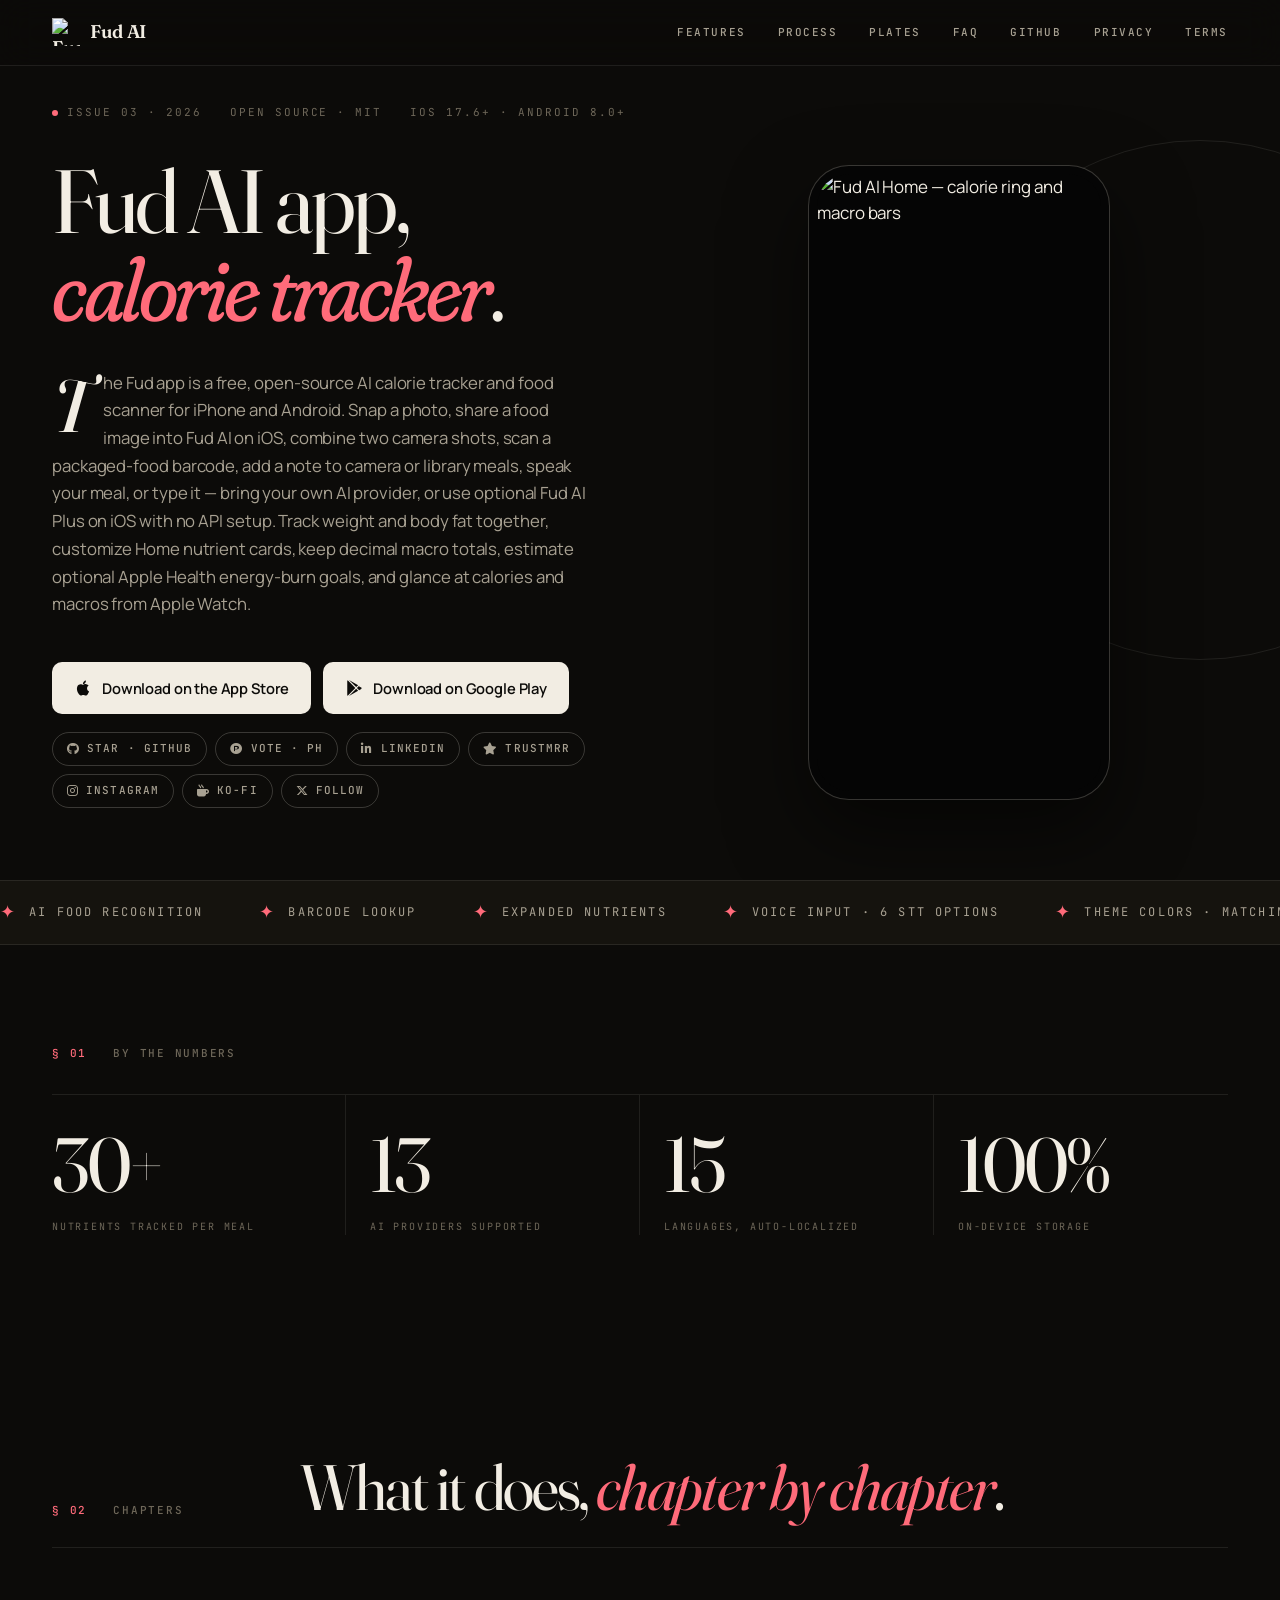
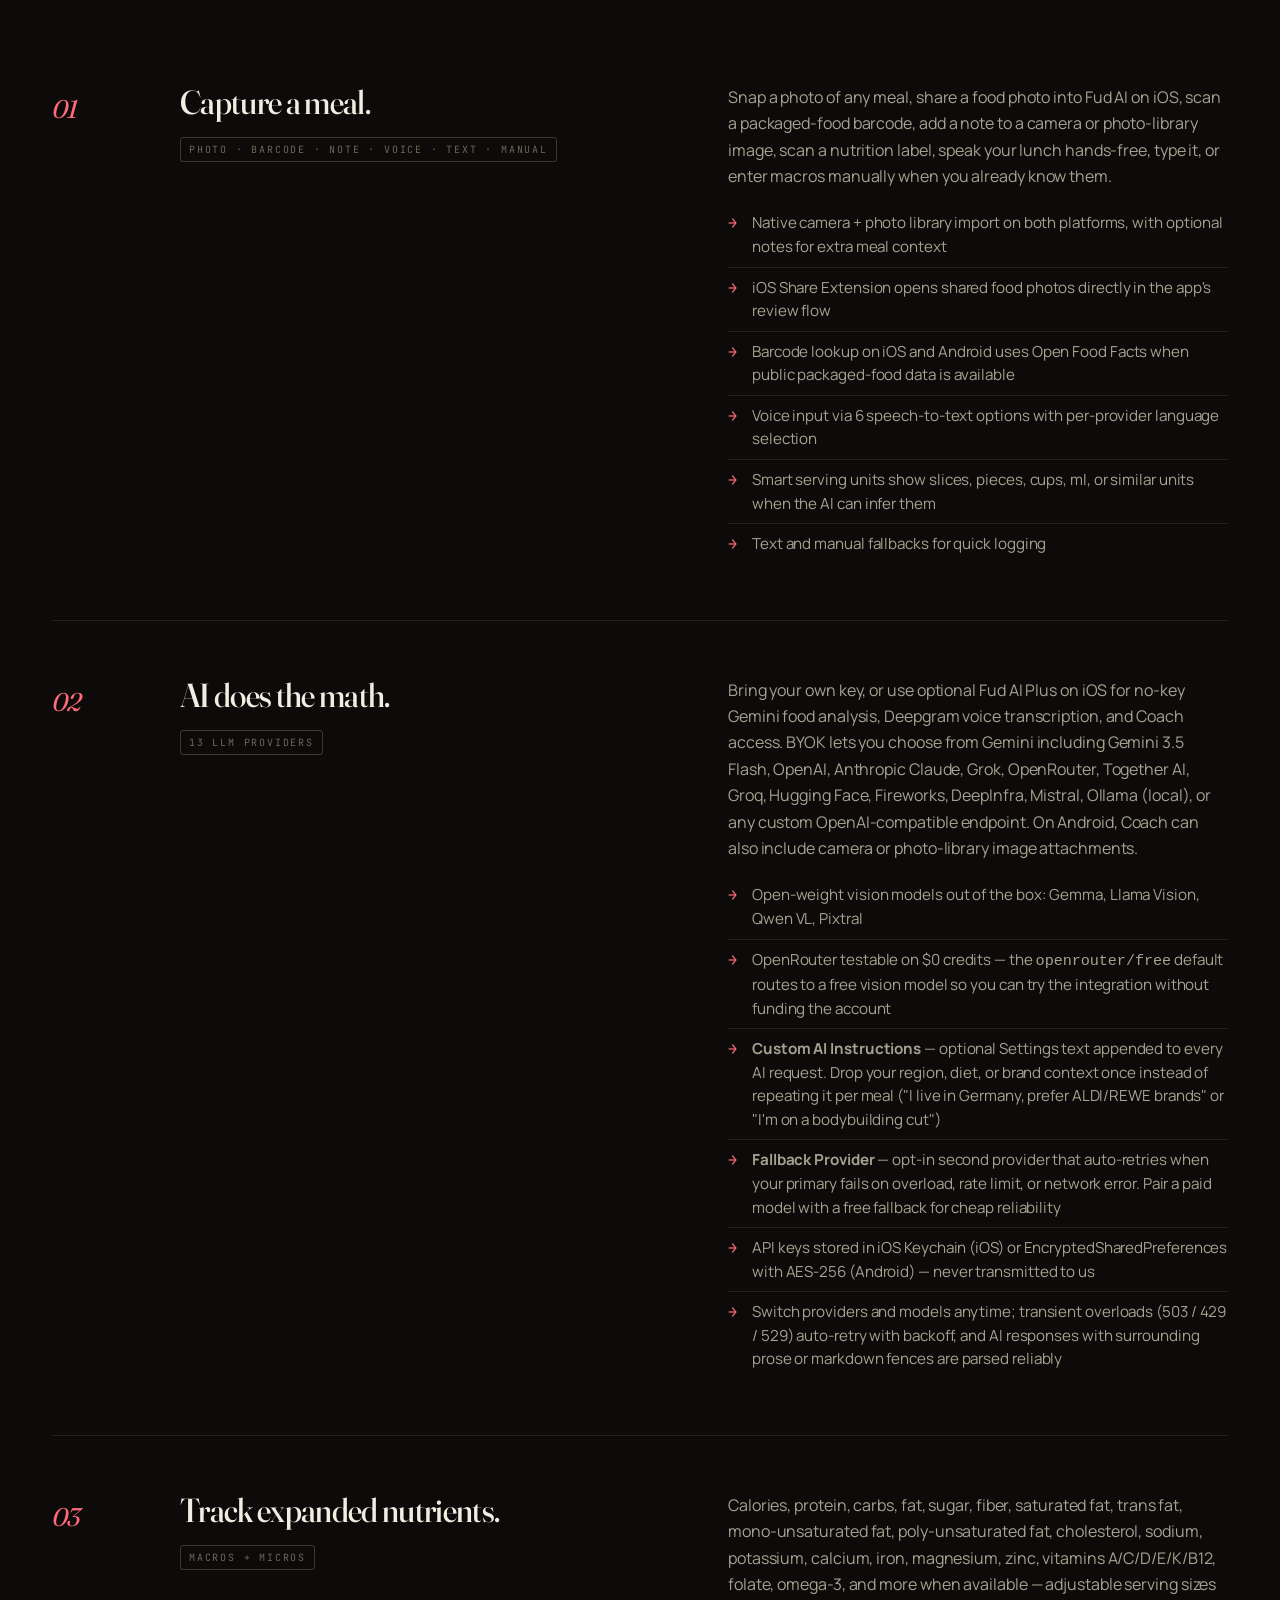
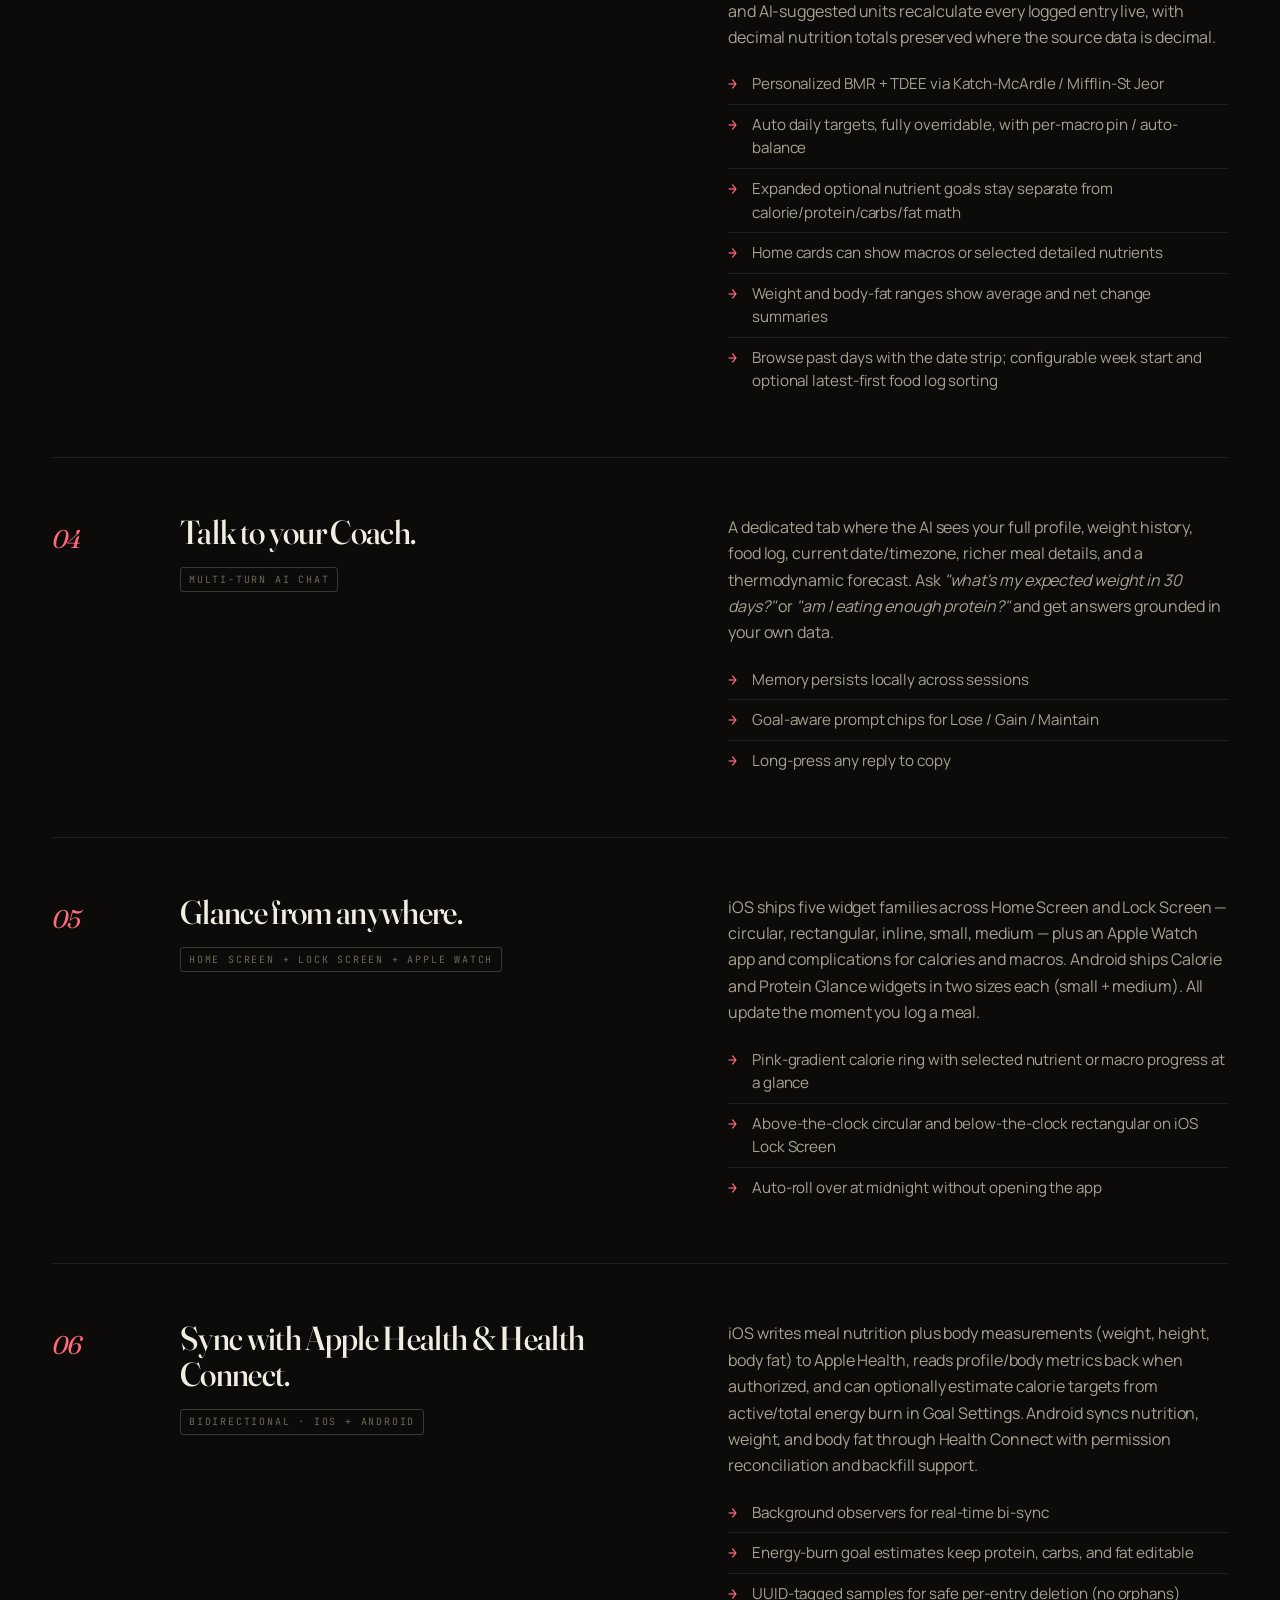
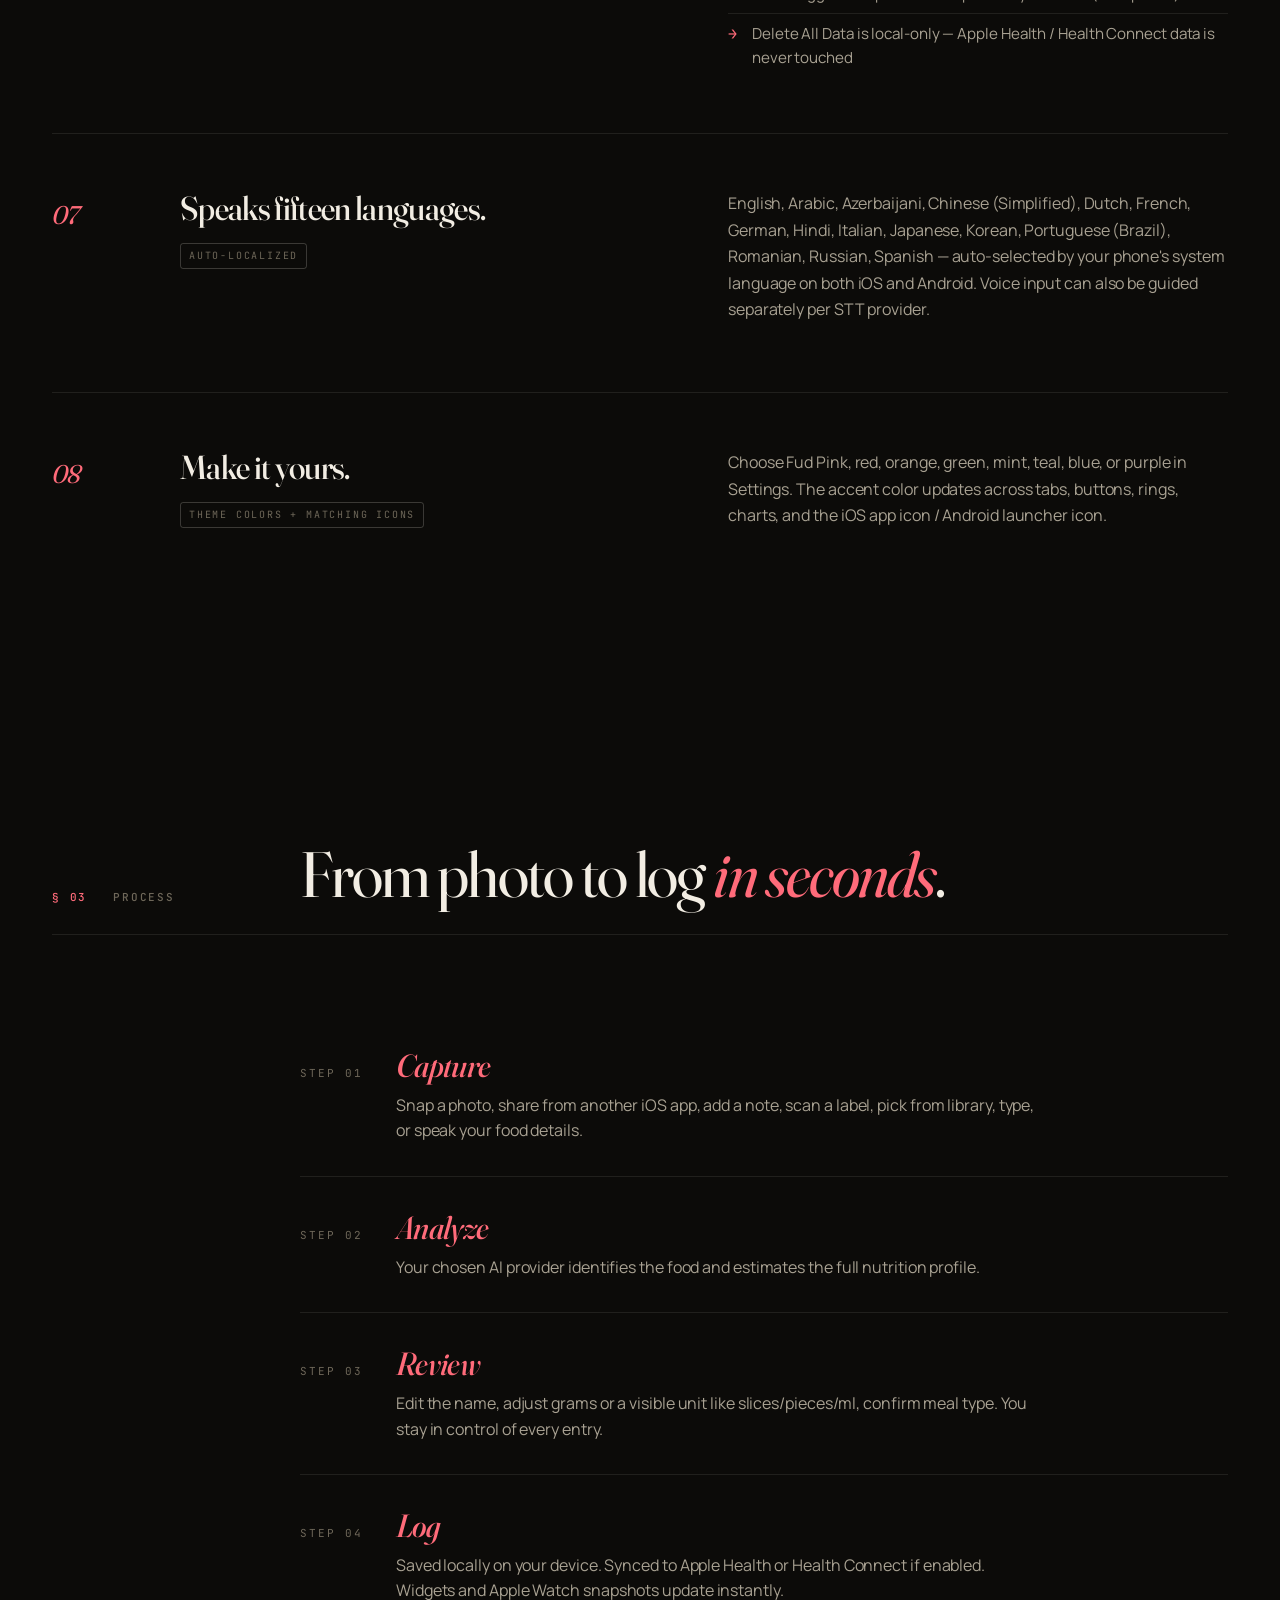
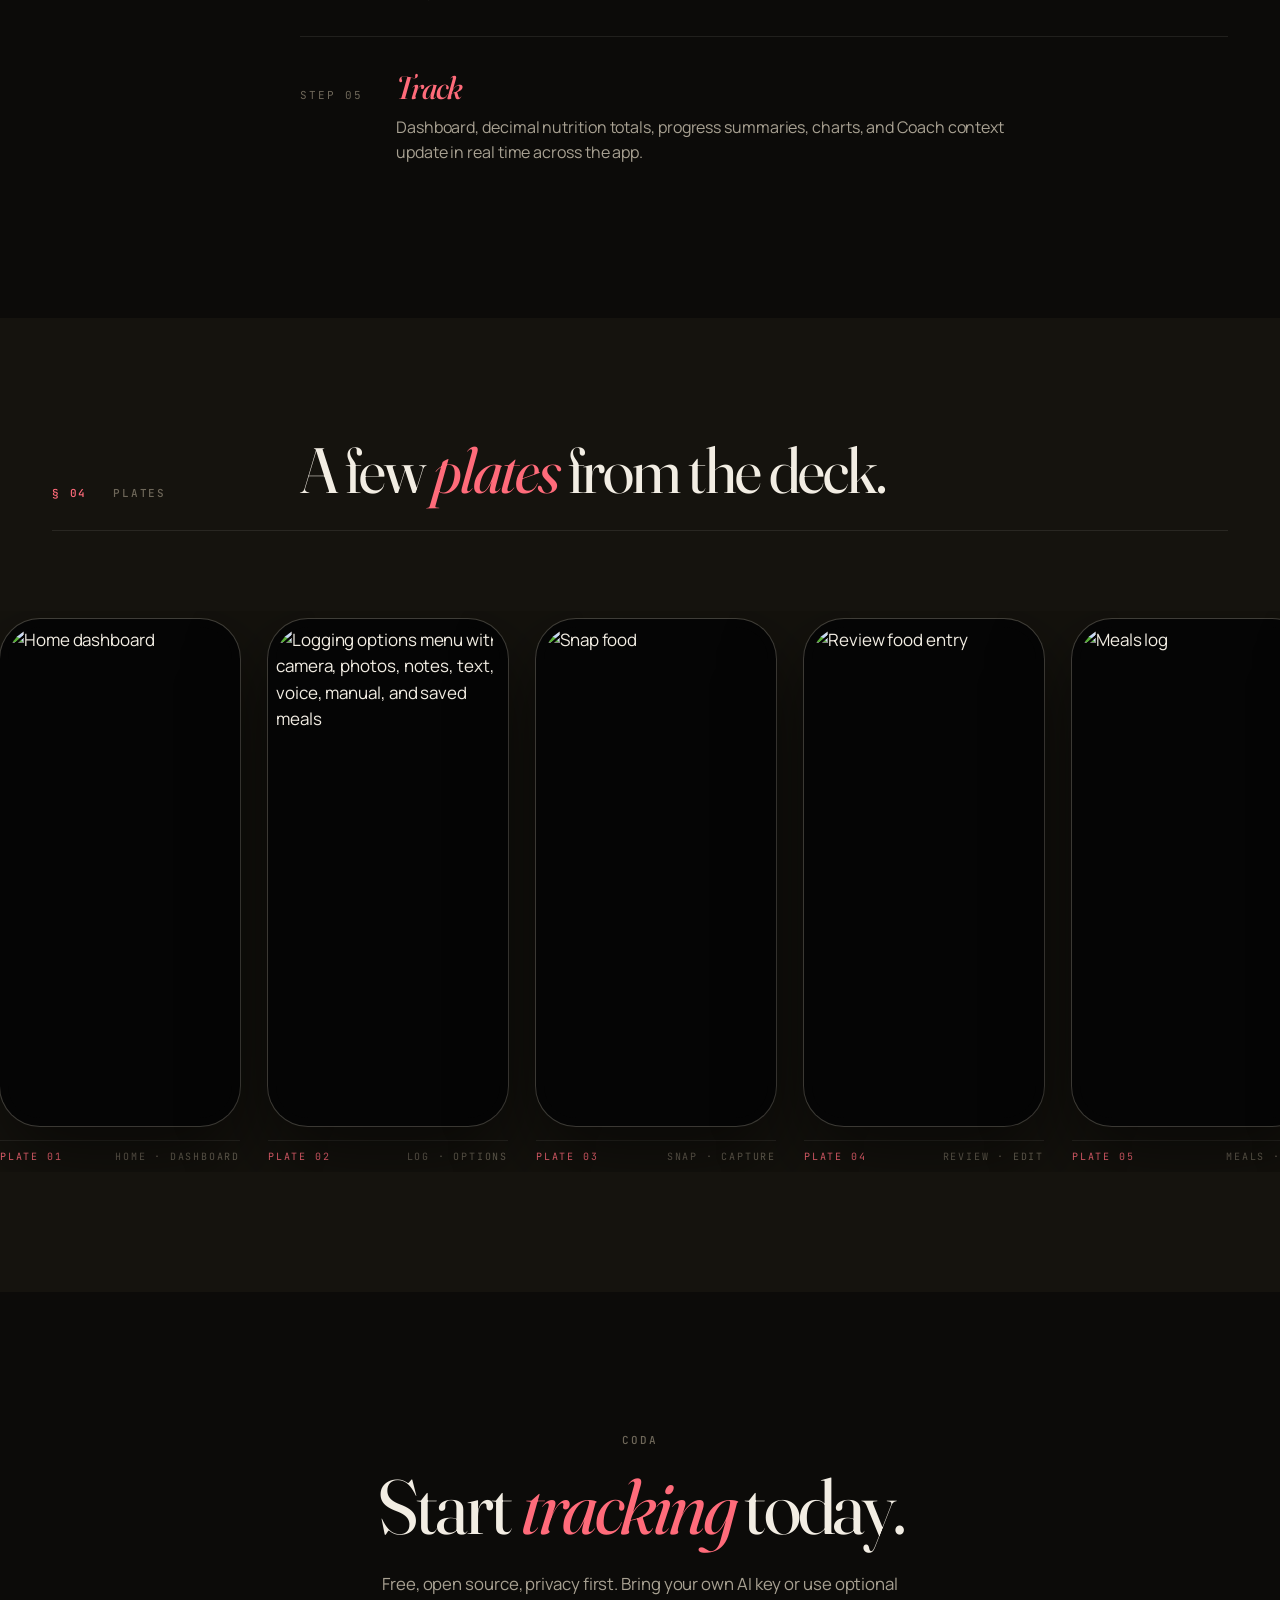
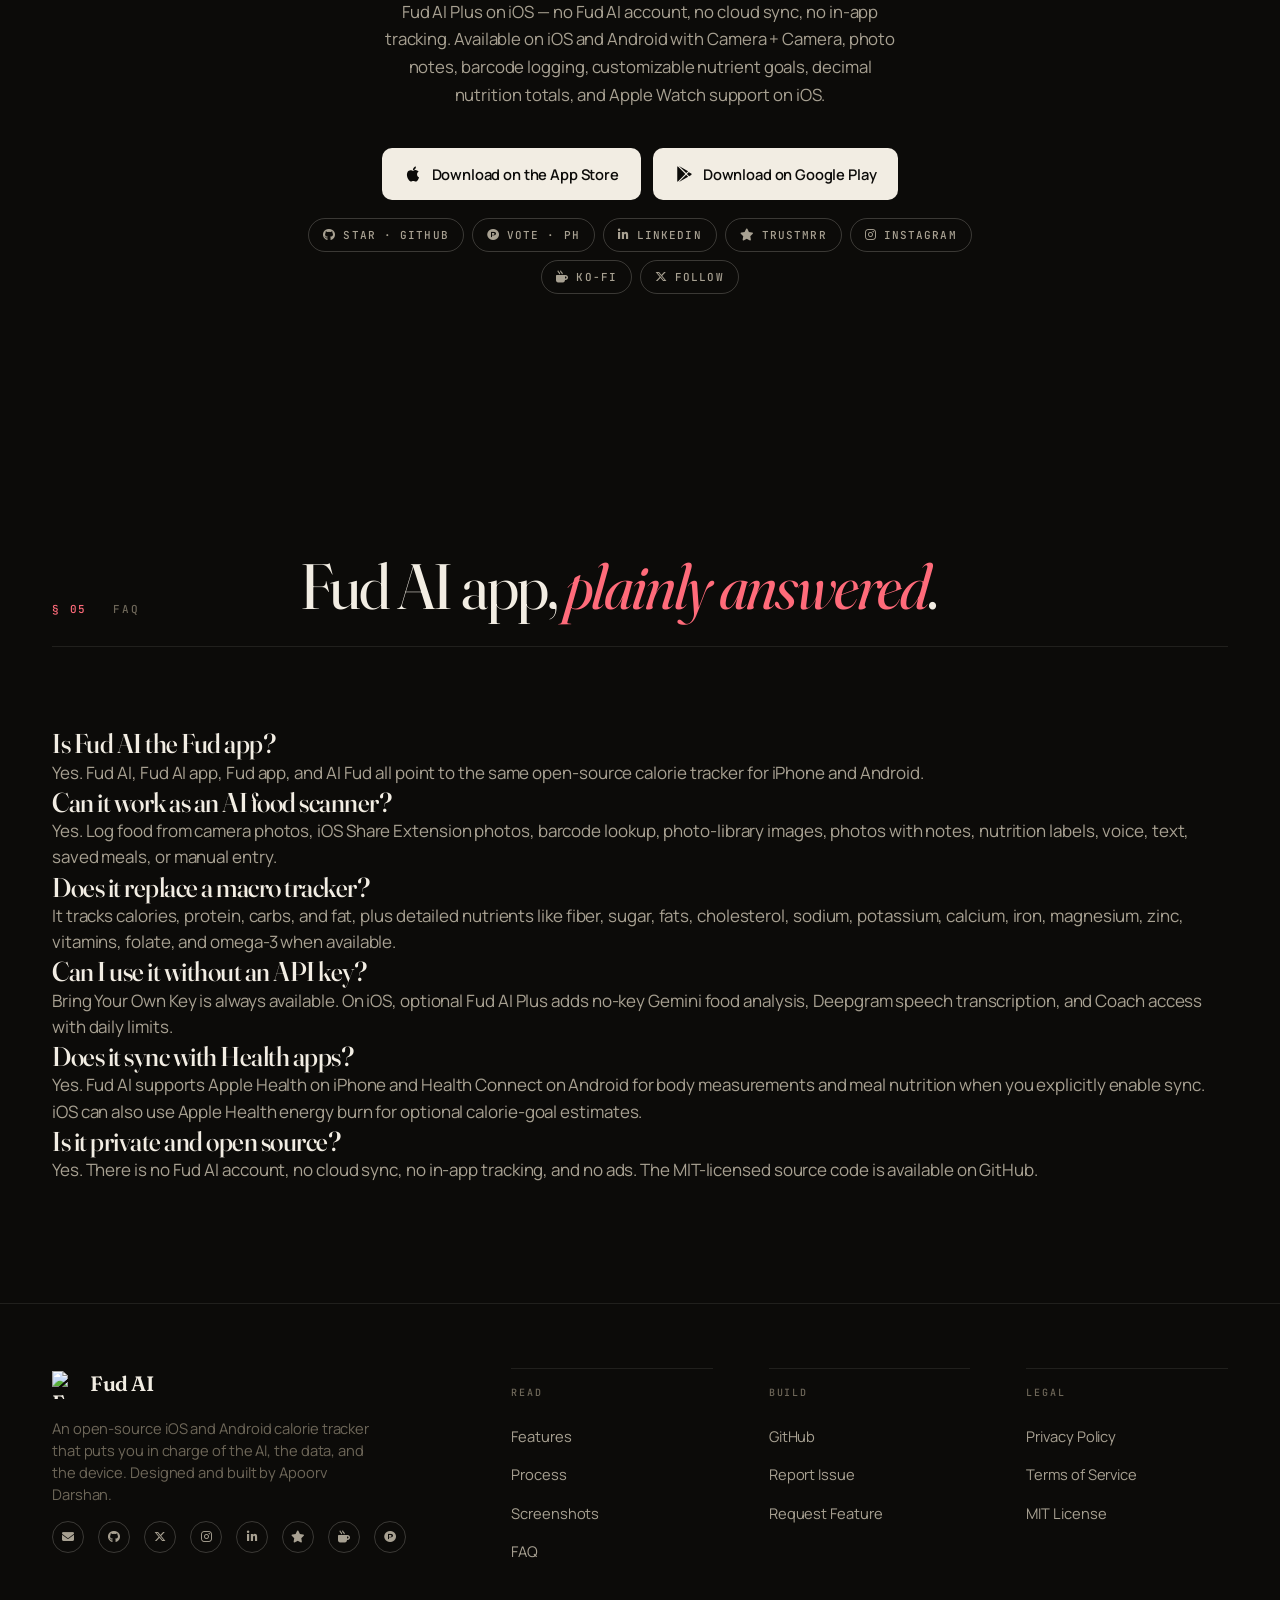
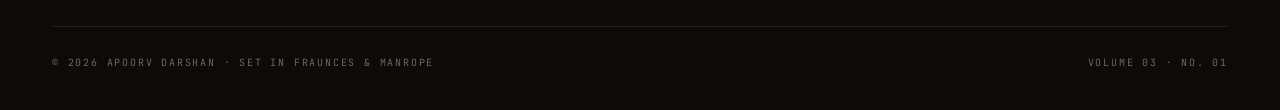
==== commit 209a60e6: "Prepare iOS 4.0 release notes" ====
--- a/web/index.html
+++ b/web/index.html
@@ -3,21 +3,21 @@
 <head>
 <meta charset="UTF-8">
 <meta name="viewport" content="width=device-width, initial-scale=1.0">
-<title>Fud AI — Free Open Source AI Calorie Tracker for iOS &amp; Android</title>
-<meta name="description" content="Free, open-source AI calorie tracker for iOS and Android. Snap food, speak meals, or type it. Fud AI Plus on iOS adds no-key Gemini access with daily limits and speech language control. Smart serving units, food log sorting, AI Coach, 13 AI providers, 6 STT options, widgets, 15 languages, Apple Health + Health Connect. Privacy-first, no Fud AI account needed.">
-<meta name="keywords" content="calorie tracker, AI food scanner, nutrition tracker, macro tracker, body fat tracker, body composition, open source, iOS, Android, privacy, BYOK, Gemini, OpenAI, Claude, Grok, Groq, Hugging Face, Fireworks AI, DeepInfra, Mistral, Ollama, Gemma, Llama Vision, Qwen VL, Pixtral, widgets, AI coach, tool calling, speech-to-text language, theme color, app icon, launcher icon, app update check, Apple Health, Health Connect, weight tracker, TDEE calculator, 15 languages">
-<link rel="canonical" href="https://fud-ai.app/">
+<title>Fud AI App — AI Calorie Tracker &amp; Food Scanner for iPhone and Android</title>
+<meta name="description" content="Fud AI is a free open-source AI calorie tracker and food scanner for iPhone and Android. Log meals by photo, Share Extension, barcode, notes, voice, text, or manual entry; track macros, vitamins, minerals, body fat, Watch widgets, and Health sync.">
+<meta name="keywords" content="Fud AI, Fud app, Fud AI app, AI Fud, calorie tracker, AI calorie tracker, AI food scanner, barcode calorie tracker, Open Food Facts, photo calorie tracker, nutrition tracker, macro tracker, body fat tracker, body composition, photo note food log, iOS Share Extension, Apple Watch calorie tracker, optional nutrient goals, custom nutrient cards, open source, iPhone, iOS, Android, privacy, BYOK, Gemini, Gemini 3.5 Flash, OpenAI, Claude, Grok, Groq, Deepgram, Hugging Face, Fireworks AI, DeepInfra, Mistral, Ollama, Gemma, Llama Vision, Qwen VL, Pixtral, widgets, AI coach, speech-to-text language, Apple Health, Health Connect, weight tracker, TDEE calculator, 15 languages">
+<link rel="canonical" href="https://www.fud-ai.app/">
 <meta name="theme-color" content="#FF375F">
 <!-- Open Graph (Facebook · WhatsApp · LinkedIn · iMessage · Discord · Slack) -->
 <meta property="og:type" content="website">
 <meta property="og:site_name" content="Fud AI">
 <meta property="og:locale" content="en_US">
-<meta property="og:url" content="https://fud-ai.app/">
-<meta property="og:title" content="Fud AI — Free Open Source Calorie Tracker for iOS &amp; Android">
-<meta property="og:description" content="Snap food, speak meals, or type it. Bring your own AI provider, or use optional Fud AI Plus on iOS. Privacy-first, no account needed.">
-<meta property="og:image" content="https://fud-ai.app/assets/og-preview.png?v=5">
-<meta property="og:image:secure_url" content="https://fud-ai.app/assets/og-preview.png?v=5">
-<meta property="og:image:type" content="image/png">
+<meta property="og:url" content="https://www.fud-ai.app/">
+<meta property="og:title" content="Fud AI App — AI Calorie Tracker &amp; Food Scanner">
+<meta property="og:description" content="Log meals by photo, iOS Share Extension, notes, voice, text, or manual entry. Track macros, detailed nutrients, body fat, Apple Watch, and Health sync without a Fud AI account.">
+<meta property="og:image" content="https://www.fud-ai.app/assets/opengraph.jpg?v=1">
+<meta property="og:image:secure_url" content="https://www.fud-ai.app/assets/opengraph.jpg?v=1">
+<meta property="og:image:type" content="image/jpeg">
 <meta property="og:image:width" content="1200">
 <meta property="og:image:height" content="630">
 <meta property="og:image:alt" content="Fud AI — AI calorie tracker for iOS and Android. Snap, speak, or type your meal.">
@@ -25,28 +25,45 @@
 <meta name="twitter:card" content="summary_large_image">
 <meta name="twitter:site" content="@apoorvdarshan">
 <meta name="twitter:creator" content="@apoorvdarshan">
-<meta name="twitter:url" content="https://fud-ai.app/">
-<meta name="twitter:title" content="Fud AI — Free Open Source Calorie Tracker for iOS &amp; Android">
-<meta name="twitter:description" content="Snap food, speak meals, or type it. Bring your own AI provider, or use optional Fud AI Plus on iOS. Privacy-first, no account needed.">
-<meta name="twitter:image" content="https://fud-ai.app/assets/og-preview.png?v=5">
+<meta name="twitter:url" content="https://www.fud-ai.app/">
+<meta name="twitter:title" content="Fud AI App — AI Calorie Tracker &amp; Food Scanner">
+<meta name="twitter:description" content="Log meals by photo, iOS Share Extension, notes, voice, text, or manual entry. Track macros, detailed nutrients, body fat, Apple Watch, and Health sync without a Fud AI account.">
+<meta name="twitter:image" content="https://www.fud-ai.app/assets/opengraph.jpg?v=1">
 <meta name="twitter:image:alt" content="Fud AI — AI calorie tracker for iOS and Android. Snap, speak, or type your meal.">
 <link rel="icon" href="assets/calorie logo transparent.png">
 <link rel="preconnect" href="https://fonts.googleapis.com">
 <link rel="preconnect" href="https://fonts.gstatic.com" crossorigin>
 <link rel="stylesheet" href="https://cdnjs.cloudflare.com/ajax/libs/font-awesome/6.5.1/css/all.min.css">
-<link rel="stylesheet" href="styles.css?v=20260504a">
+<link rel="stylesheet" href="styles.css?v=20260519a">
 <!-- Structured Data -->
 <script type="application/ld+json">
 {
   "@context": "https://schema.org",
   "@type": "SoftwareApplication",
-  "name": "Fud AI - Calorie Tracker",
+  "name": "Fud AI",
+  "alternateName": ["Fud AI App", "Fud app", "AI Fud", "Fud calorie tracker"],
   "operatingSystem": "iOS, Android",
   "applicationCategory": "HealthApplication",
+  "applicationSubCategory": "AI calorie tracker",
   "offers": { "@type": "Offer", "price": "0", "priceCurrency": "USD" },
-  "description": "Free, open-source AI-powered calorie and nutrition tracker for iOS and Android. Snap a photo of food, speak your meal, or type it. Body fat tracking with goal + history graph alongside weight on the Progress tab. Multi-turn AI Coach with on-demand tool calling — Coach can fetch any date range of weight, body-fat, food, or calorie history (\"what was my weight in March?\", \"what did I eat Tuesday?\") and uses current date/timezone plus richer meal details for better answers. Supports 13 AI providers including Google Gemini, OpenAI GPT-5, Anthropic Claude (Sonnet 4.6, Opus 4.7, Haiku 4.5), xAI Grok, Groq, Together AI, OpenRouter, Hugging Face (open-weight Gemma, Qwen VL, Llama Vision), Fireworks AI, DeepInfra, Mistral (Pixtral), Ollama for local inference, and any custom OpenAI-compatible endpoint. iOS also offers optional Fud AI Plus for no-key Gemini food analysis, Gemini Audio transcription, and Coach access with separate daily limits. Smart serving units can show slices, pieces, cups, ml, or other visible units while grams remain the source of truth. Food log sorting can keep the default grouped order or sort sections by latest logging order from the Home screen. Smart daily reminders for weight + body fat logging skip on days already logged. Home Screen and Lock Screen widgets on iOS (5 families); Calorie + Protein Glance widgets on Android. Theme color personalization changes the app accent and matching iOS app icon / Android launcher icon. 6 speech-to-text options (Native iOS / Native Android, Gemini Audio, OpenAI Whisper, Groq, Deepgram, AssemblyAI) with per-provider language selection. App-update checks open the App Store or Play Store when a newer version is available. 15 languages with system auto-selection on both platforms. Tracks 13 nutrients per meal including calories, protein, carbs, fat, sugar, fiber, saturated fat, monounsaturated fat, polyunsaturated fat, cholesterol, sodium, and potassium. Personalized TDEE and BMR calculation using Katch-McArdle (with body-fat input) and Mifflin-St Jeor formulas — toggle which one is active in Settings. Apple Health (iOS) and Health Connect (Android) bidirectional sync for body measurements and per-meal nutrition, including a one-shot historical backfill on first enable that pulls years of past weight + body-fat scale data into the Progress chart (iOS). Privacy-first with no Fud AI account, no cloud sync, no ads, and no in-app tracking. API keys stored in iOS Keychain (iOS) or EncryptedSharedPreferences with AES-256 (Android). Delete All Data is local-only and never touches Apple Health or Health Connect. MIT licensed open source. Built with SwiftUI (iOS) and Jetpack Compose (Android).",
+  "description": "Free, open-source AI-powered calorie and nutrition tracker for iOS and Android. Snap a photo of food, share a food photo into Fud AI on iOS, combine two camera shots in one analysis, scan a packaged-food barcode, add a note to camera or photo-library meals, speak your meal, or type it. Body fat tracking with goal + history graph, average summaries, and net change alongside weight on the Progress tab. Multi-turn AI Coach with on-demand tool calling — Coach can fetch any date range of weight, body-fat, food, or calorie history (\"what was my weight in March?\", \"what did I eat Tuesday?\") and uses current date/timezone plus richer meal details for better answers. Supports 13 AI providers including Google Gemini 3.5 Flash, OpenAI GPT-5, Anthropic Claude (Sonnet 4.6, Opus 4.7, Haiku 4.5), xAI Grok, Groq, Together AI, OpenRouter, Hugging Face (open-weight Gemma, Qwen VL, Llama Vision), Fireworks AI, DeepInfra, Mistral (Pixtral), Ollama for local inference, and any custom OpenAI-compatible endpoint. iOS also offers optional Fud AI Plus for no-key Gemini food analysis, Deepgram voice transcription, and Coach access with weekly, monthly, or yearly plans and separate daily limits. Barcode lookup uses Open Food Facts when public product nutrition is available. Smart serving units can show slices, pieces, cups, ml, or other visible units while grams remain the source of truth. Food log sorting can keep the default grouped order or sort sections by latest logging order from the Home screen. Custom Home nutrient cards can show macros or selected detailed nutrients, decimal nutrient totals stay visible across logs, Home, widgets, and detail views, and expanded optional nutrient goals can be set manually or estimated with AI without changing calorie/protein/carbs/fat formulas. Smart daily reminders for weight + body fat logging skip on days already logged. Home Screen and Lock Screen widgets on iOS follow the selected Home nutrient cards, and the Apple Watch app and complications show calories and macros at a glance; Android Glance widgets refresh when you log. Android 2.1 adds current Health Connect, progress, widget, and update-checker fixes on top of the cleaner glass-style UI, in-app camera capture, cached thumbnails, safer swipes, and saved-meal behavior. Theme color personalization changes the app accent and matching iOS app icon / Android launcher icon. 6 speech-to-text options (Native iOS / Native Android, Gemini Audio, OpenAI Whisper, Groq, Deepgram, AssemblyAI) with per-provider language selection; Plus voice is capped at 60 seconds. App-update checks open the App Store or Play Store when a newer version is available. 15 languages with system auto-selection on both platforms. Tracks expanded nutrients per meal including calories, protein, carbs, fat, sugar, fiber, saturated fat, trans fat, mono/polyunsaturated fat, cholesterol, sodium, potassium, calcium, iron, magnesium, zinc, vitamins A/C/D/E/K/B12, folate, and omega-3 when available. Personalized TDEE and BMR calculation using Katch-McArdle (with body-fat input) and Mifflin-St Jeor formulas — toggle which one is active in Settings. Apple Health (iOS) and Health Connect (Android) sync body measurements and per-meal nutrition; iOS can optionally use Apple Health active/total energy to estimate calorie targets while keeping macros editable. Privacy-first with no Fud AI account, no cloud sync, no ads, and no in-app tracking. API keys stored in iOS Keychain (iOS) or EncryptedSharedPreferences with AES-256 (Android). Delete All Data is local-only and never touches Apple Health or Health Connect. MIT licensed open source. Built with SwiftUI (iOS) and Jetpack Compose (Android).",
+  "keywords": "Fud AI, Fud app, AI calorie tracker, AI food scanner, photo calorie tracker, macro tracker, nutrition tracker, body fat tracker, iPhone calorie tracker, Android calorie tracker",
+  "featureList": [
+    "AI food scanner from camera or photo library",
+    "Barcode lookup for packaged foods using Open Food Facts",
+    "Meal notes with photos",
+    "Voice, text, nutrition label, saved meal, and manual logging",
+    "iOS Share Extension food-photo import",
+    "Macro and detailed nutrient tracking",
+    "Expanded optional nutrient goals and Home nutrient cards",
+    "Body weight and body fat progress tracking",
+    "Apple Watch app and complications",
+    "Apple Health and Health Connect sync",
+    "Bring Your Own Key AI providers plus optional Fud AI Plus on iOS",
+    "Open source and privacy-first local storage"
+  ],
   "author": { "@type": "Person", "name": "Apoorv Darshan" },
-  "url": "https://fud-ai.app",
+  "url": "https://www.fud-ai.app/",
   "sameAs": [
     "https://github.com/apoorvdarshan/fud-ai",
     "https://x.com/apoorvdarshan",
@@ -54,10 +71,90 @@
     "https://www.linkedin.com/company/fud-ai-app",
     "https://trustmrr.com/startup/fud-ai-calorie-tracker"
   ],
-  "downloadUrl": "https://apps.apple.com/us/app/fud-ai-calorie-tracker/id6758935726",
-  "screenshot": "https://fud-ai.app/assets/screenshots/home.png",
-  "softwareVersion": "iOS 3.4.0 / Android 1.1.0",
+  "downloadUrl": [
+    "https://apps.apple.com/us/app/fud-ai-calorie-tracker/id6758935726",
+    "https://play.google.com/store/apps/details?id=com.apoorvdarshan.calorietracker"
+  ],
+  "installUrl": [
+    "https://apps.apple.com/us/app/fud-ai-calorie-tracker/id6758935726",
+    "https://play.google.com/store/apps/details?id=com.apoorvdarshan.calorietracker"
+  ],
+  "screenshot": "https://www.fud-ai.app/assets/screenshots/home.png",
+  "softwareVersion": "iOS 4.0 / Android 2.1.0",
   "aggregateRating": { "@type": "AggregateRating", "ratingValue": "5", "ratingCount": "1" }
+}
+</script>
+<script type="application/ld+json">
+{
+  "@context": "https://schema.org",
+  "@type": "WebSite",
+  "name": "Fud AI",
+  "alternateName": ["Fud AI App", "Fud app", "AI Fud"],
+  "url": "https://www.fud-ai.app/",
+  "publisher": {
+    "@type": "Person",
+    "name": "Apoorv Darshan"
+  },
+  "about": {
+    "@type": "SoftwareApplication",
+    "name": "Fud AI"
+  }
+}
+</script>
+<script type="application/ld+json">
+{
+  "@context": "https://schema.org",
+  "@type": "FAQPage",
+  "mainEntity": [
+    {
+      "@type": "Question",
+      "name": "Is Fud AI the same as the Fud app?",
+      "acceptedAnswer": {
+        "@type": "Answer",
+        "text": "Yes. Fud AI, Fud AI app, and Fud app refer to the same open-source calorie tracker for iPhone and Android."
+      }
+    },
+    {
+      "@type": "Question",
+      "name": "Can Fud AI scan food from photos?",
+      "acceptedAnswer": {
+        "@type": "Answer",
+        "text": "Yes. Fud AI can estimate nutrition from camera photos, photo-library images, iOS Share Extension photos, image notes, nutrition labels, text input, voice input, saved meals, and manual entries."
+      }
+    },
+    {
+      "@type": "Question",
+      "name": "Does Fud AI track macros and other nutrients?",
+      "acceptedAnswer": {
+        "@type": "Answer",
+        "text": "Yes. It tracks calories, protein, carbs, fat, sugar, fiber, saturated fat, trans fat, mono-unsaturated fat, poly-unsaturated fat, cholesterol, sodium, potassium, calcium, iron, magnesium, zinc, vitamins, folate, omega-3, and more when available."
+      }
+    },
+    {
+      "@type": "Question",
+      "name": "Can I use Fud AI without an API key?",
+      "acceptedAnswer": {
+        "@type": "Answer",
+        "text": "Bring Your Own Key mode is always available. On iOS, optional Fud AI Plus adds no-key Gemini food analysis, Deepgram speech transcription, and Coach access with daily limits."
+      }
+    },
+    {
+      "@type": "Question",
+      "name": "Does Fud AI sync with Apple Health or Health Connect?",
+      "acceptedAnswer": {
+        "@type": "Answer",
+        "text": "Yes. Fud AI supports Apple Health on iPhone and Health Connect on Android for body measurements and meal nutrition when you explicitly enable sync. On iOS, Apple Health energy data can also estimate calorie targets when you turn on energy-burn goals."
+      }
+    },
+    {
+      "@type": "Question",
+      "name": "Is Fud AI private and open source?",
+      "acceptedAnswer": {
+        "@type": "Answer",
+        "text": "Yes. Fud AI is MIT-licensed open source, has no Fud AI account requirement, and stores app data locally unless you explicitly send a meal, voice, or coach request to your selected AI provider."
+      }
+    }
+  ]
 }
 </script>
 </head>
@@ -78,6 +175,7 @@
       <a href="#chapters">Features</a>
       <a href="#process">Process</a>
       <a href="#plates">Plates</a>
+      <a href="#faq">FAQ</a>
       <a href="https://github.com/apoorvdarshan/fud-ai" target="_blank" rel="noopener">GitHub</a>
       <a href="privacy.html">Privacy</a>
       <a href="terms.html">Terms</a>
@@ -96,10 +194,10 @@
 
     <div class="hero-grid">
       <div class="hero-text">
-        <h1 class="hero-title">Eat smart,<br><em>live</em> better.</h1>
+        <h1 class="hero-title">Fud AI app,<br><em>calorie tracker</em>.</h1>
 
         <p class="hero-lede">
-          <span class="dropcap">A</span>free, open-source calorie tracker for iOS and Android. Snap a photo, speak your meal, or type it — bring your own AI provider, or use optional Fud AI Plus on iOS with no API setup. Thirteen providers including Gemini, OpenAI, Claude, Grok, Groq, Hugging Face, Mistral and Ollama. Track weight and body fat together on the Progress chart. Multi-turn AI Coach can fetch any date range of your history, voice input supports per-provider language selection, smart serving units make slices/pieces/ml editable, and theme colors update the app accent plus matching iOS / Android icons.
+          <span class="dropcap">T</span>he Fud app is a free, open-source AI calorie tracker and food scanner for iPhone and Android. Snap a photo, share a food image into Fud AI on iOS, combine two camera shots, scan a packaged-food barcode, add a note to camera or library meals, speak your meal, or type it — bring your own AI provider, or use optional Fud AI Plus on iOS with no API setup. Track weight and body fat together, customize Home nutrient cards, keep decimal macro totals, estimate optional Apple Health energy-burn goals, and glance at calories and macros from Apple Watch.
         </p>
 
         <div class="cta-group">
@@ -107,15 +205,14 @@
             <svg viewBox="0 0 24 24" fill="currentColor"><path d="M18.71 19.5c-.83 1.24-1.71 2.45-3.05 2.47-1.34.03-1.77-.79-3.29-.79-1.53 0-2 .77-3.27.82-1.31.05-2.3-1.32-3.14-2.53C4.25 17 2.94 12.45 4.7 9.39c.87-1.52 2.43-2.48 4.12-2.51 1.28-.02 2.5.87 3.29.87.78 0 2.26-1.07 3.8-.91.65.03 2.47.26 3.64 1.98-.09.06-2.17 1.28-2.15 3.81.03 3.02 2.65 4.03 2.68 4.04-.03.07-.42 1.44-1.38 2.83M13 3.5c.73-.83 1.94-1.46 2.94-1.5.13 1.17-.34 2.35-1.04 3.19-.69.85-1.83 1.51-2.95 1.42-.15-1.15.41-2.35 1.05-3.11z"/></svg>
             <span>Download on the App Store</span>
           </a>
-          <!-- TODO: once Closed Testing graduates to Production, revert this back to a plain anchor pointing at the Play Store URL and delete the data-open-beta hook + the #beta-modal block at the bottom of this file. The href stays as a no-JS fallback so users without JS still land on the Play Store listing. -->
-          <a href="https://play.google.com/store/apps/details?id=com.apoorvdarshan.calorietracker" class="play-store-btn" data-open-beta aria-haspopup="dialog" aria-controls="beta-modal">
+          <a href="https://play.google.com/store/apps/details?id=com.apoorvdarshan.calorietracker" class="play-store-btn">
             <svg viewBox="0 0 24 24" fill="currentColor"><path d="M3.609 1.814L13.792 12 3.61 22.186a.998.998 0 0 1-.61-.92V2.734c0-.39.222-.732.61-.92zM14.91 13.117l2.605 2.605-12.232 6.86 9.627-9.465zm3.978-3.205l2.74 1.535c.733.41.733 1.475 0 1.886l-2.741 1.536-2.969-2.969 2.97-2.988zM5.282 1.349l12.232 6.86-2.605 2.605L5.282 1.35z"/></svg>
-            <span>Join Android beta</span>
+            <span>Download on Google Play</span>
           </a>
         </div>
         <div class="cta-sub">
           <a href="https://github.com/apoorvdarshan/fud-ai" target="_blank" rel="noopener" class="chip-btn chip-github" aria-label="Star on GitHub">
-            <i class="fa-solid fa-star"></i><span>Star · GitHub</span>
+            <i class="fa-brands fa-github"></i><span>Star · GitHub</span>
           </a>
           <a href="https://www.producthunt.com/products/fud-ai-calorie-tracker" target="_blank" rel="noopener" class="chip-btn chip-ph" aria-label="Vote on Product Hunt">
             <i class="fa-brands fa-product-hunt"></i><span>Vote · PH</span>
@@ -124,13 +221,13 @@
             <i class="fa-brands fa-linkedin-in"></i><span>LinkedIn</span>
           </a>
           <a href="https://trustmrr.com/startup/fud-ai-calorie-tracker" target="_blank" rel="noopener" class="chip-btn chip-trustmrr" aria-label="View Fud AI on TrustMRR">
-            <i class="fa-solid fa-chart-line"></i><span>TrustMRR</span>
+            <i class="fa-solid fa-star"></i><span>TrustMRR</span>
           </a>
           <a href="https://www.instagram.com/fudai.app/" target="_blank" rel="noopener" class="chip-btn chip-instagram" aria-label="Follow on Instagram">
             <i class="fa-brands fa-instagram"></i><span>Instagram</span>
           </a>
-          <a href="https://paypal.me/apoorvdarshan" target="_blank" rel="noopener" class="chip-btn chip-paypal" aria-label="Support on PayPal">
-            <i class="fa-brands fa-paypal"></i><span>Support</span>
+          <a href="https://ko-fi.com/apoorvdarshan" target="_blank" rel="noopener" class="chip-btn chip-kofi" aria-label="Support on Ko-fi">
+            <i class="fa-solid fa-mug-hot"></i><span>Ko-fi</span>
           </a>
           <a href="https://x.com/apoorvdarshan" target="_blank" rel="noopener" class="chip-btn chip-x" aria-label="Follow on X">
             <i class="fa-brands fa-x-twitter"></i><span>Follow</span>
@@ -155,9 +252,12 @@
 <div class="ticker-section">
   <div class="ticker">
     <span class="ticker-item"><span class="ast">✦</span> AI Food Recognition</span>
-    <span class="ticker-item"><span class="ast">✦</span> 13 Nutrients Tracked</span>
+    <span class="ticker-item"><span class="ast">✦</span> Barcode Lookup</span>
+    <span class="ticker-item"><span class="ast">✦</span> Expanded Nutrients</span>
     <span class="ticker-item"><span class="ast">✦</span> Voice Input · 6 STT Options</span>
     <span class="ticker-item"><span class="ast">✦</span> Theme Colors · Matching Icons</span>
+    <span class="ticker-item"><span class="ast">✦</span> Apple Watch</span>
+    <span class="ticker-item"><span class="ast">✦</span> iOS Share Extension</span>
     <span class="ticker-item"><span class="ast">✦</span> 13 LLM Providers</span>
     <span class="ticker-item"><span class="ast">✦</span> AI Coach Chat</span>
     <span class="ticker-item"><span class="ast">✦</span> Smart Serving Units</span>
@@ -168,9 +268,11 @@
     <span class="ticker-item"><span class="ast">✦</span> Bring Your Own Key</span>
     <!-- Duplicate set for seamless scroll -->
     <span class="ticker-item"><span class="ast">✦</span> AI Food Recognition</span>
-    <span class="ticker-item"><span class="ast">✦</span> 13 Nutrients Tracked</span>
+    <span class="ticker-item"><span class="ast">✦</span> Expanded Nutrients</span>
     <span class="ticker-item"><span class="ast">✦</span> Voice Input · 6 STT Options</span>
     <span class="ticker-item"><span class="ast">✦</span> Theme Colors · Matching Icons</span>
+    <span class="ticker-item"><span class="ast">✦</span> Apple Watch</span>
+    <span class="ticker-item"><span class="ast">✦</span> iOS Share Extension</span>
     <span class="ticker-item"><span class="ast">✦</span> 13 LLM Providers</span>
     <span class="ticker-item"><span class="ast">✦</span> AI Coach Chat</span>
     <span class="ticker-item"><span class="ast">✦</span> Smart Serving Units</span>
@@ -188,7 +290,7 @@
     <span class="eyebrow"><span class="num">§ 01</span> &nbsp; By the Numbers</span>
     <div class="stats-grid">
       <div class="stat-card">
-        <div class="stat-number">13</div>
+        <div class="stat-number">30+</div>
         <div class="stat-label">Nutrients tracked per meal</div>
       </div>
       <div class="stat-card">
@@ -221,12 +323,14 @@
         <div class="chapter-num">01</div>
         <header class="chapter-head">
           <h3>Capture a meal.</h3>
-          <span class="chapter-tag">Photo · Voice · Text · Manual</span>
-        </header>
-        <div class="chapter-body">
-          <p>Snap a photo of any meal for instant estimates, scan a nutrition label for precise per-serving data (iOS), speak your lunch hands-free, type it, or enter macros manually when you already know them.</p>
+          <span class="chapter-tag">Photo · Barcode · Note · Voice · Text · Manual</span>
+        </header>
+        <div class="chapter-body">
+          <p>Snap a photo of any meal, share a food photo into Fud AI on iOS, scan a packaged-food barcode, add a note to a camera or photo-library image, scan a nutrition label, speak your lunch hands-free, type it, or enter macros manually when you already know them.</p>
           <ul>
-            <li>Native camera + photo library import on both platforms</li>
+            <li>Native camera + photo library import on both platforms, with optional notes for extra meal context</li>
+            <li>iOS Share Extension opens shared food photos directly in the app's review flow</li>
+            <li>Barcode lookup on iOS and Android uses Open Food Facts when public packaged-food data is available</li>
             <li>Voice input via 6 speech-to-text options with per-provider language selection</li>
             <li>Smart serving units show slices, pieces, cups, ml, or similar units when the AI can infer them</li>
             <li>Text and manual fallbacks for quick logging</li>
@@ -241,7 +345,7 @@
           <span class="chapter-tag">13 LLM providers</span>
         </header>
         <div class="chapter-body">
-          <p>Bring your own key, or use optional Fud AI Plus on iOS for no-key Gemini food analysis, Gemini Audio transcription, and Coach access. BYOK lets you choose from Gemini, OpenAI, Anthropic Claude, Grok, OpenRouter, Together AI, Groq, Hugging Face, Fireworks, DeepInfra, Mistral, Ollama (local), or any custom OpenAI-compatible endpoint.</p>
+          <p>Bring your own key, or use optional Fud AI Plus on iOS for no-key Gemini food analysis, Deepgram voice transcription, and Coach access. BYOK lets you choose from Gemini including Gemini 3.5 Flash, OpenAI, Anthropic Claude, Grok, OpenRouter, Together AI, Groq, Hugging Face, Fireworks, DeepInfra, Mistral, Ollama (local), or any custom OpenAI-compatible endpoint. On Android, Coach can also include camera or photo-library image attachments.</p>
           <ul>
             <li>Open-weight vision models out of the box: Gemma, Llama Vision, Qwen VL, Pixtral</li>
             <li>OpenRouter testable on $0 credits — the <code>openrouter/free</code> default routes to a free vision model so you can try the integration without funding the account</li>
@@ -256,14 +360,17 @@
       <article class="chapter">
         <div class="chapter-num">03</div>
         <header class="chapter-head">
-          <h3>Track 13 nutrients.</h3>
+          <h3>Track expanded nutrients.</h3>
           <span class="chapter-tag">Macros + micros</span>
         </header>
         <div class="chapter-body">
-          <p>Calories, protein, carbs, fat, sugar, fiber, saturated fat, mono-unsaturated fat, poly-unsaturated fat, cholesterol, sodium, potassium, and added sugar — adjustable serving sizes and AI-suggested units recalculate everything live.</p>
+          <p>Calories, protein, carbs, fat, sugar, fiber, saturated fat, trans fat, mono-unsaturated fat, poly-unsaturated fat, cholesterol, sodium, potassium, calcium, iron, magnesium, zinc, vitamins A/C/D/E/K/B12, folate, omega-3, and more when available — adjustable serving sizes and AI-suggested units recalculate every logged entry live, with decimal nutrition totals preserved where the source data is decimal.</p>
           <ul>
             <li>Personalized BMR + TDEE via Katch-McArdle / Mifflin-St Jeor</li>
             <li>Auto daily targets, fully overridable, with per-macro pin / auto-balance</li>
+            <li>Expanded optional nutrient goals stay separate from calorie/protein/carbs/fat math</li>
+            <li>Home cards can show macros or selected detailed nutrients</li>
+            <li>Weight and body-fat ranges show average and net change summaries</li>
             <li>Browse past days with the date strip; configurable week start and optional latest-first food log sorting</li>
           </ul>
         </div>
@@ -289,12 +396,12 @@
         <div class="chapter-num">05</div>
         <header class="chapter-head">
           <h3>Glance from anywhere.</h3>
-          <span class="chapter-tag">Home Screen + Lock Screen widgets</span>
-        </header>
-        <div class="chapter-body">
-          <p>iOS ships five widget families across Home Screen and Lock Screen — circular, rectangular, inline, small, medium — with both Calorie and Protein widgets. Android ships Calorie and Protein Glance widgets in two sizes each (small + medium). All update the moment you log a meal.</p>
+          <span class="chapter-tag">Home Screen + Lock Screen + Apple Watch</span>
+        </header>
+        <div class="chapter-body">
+          <p>iOS ships five widget families across Home Screen and Lock Screen — circular, rectangular, inline, small, medium — plus an Apple Watch app and complications for calories and macros. Android ships Calorie and Protein Glance widgets in two sizes each (small + medium). All update the moment you log a meal.</p>
           <ul>
-            <li>Pink-gradient calorie ring with macro progress at a glance</li>
+            <li>Pink-gradient calorie ring with selected nutrient or macro progress at a glance</li>
             <li>Above-the-clock circular and below-the-clock rectangular on iOS Lock Screen</li>
             <li>Auto-roll over at midnight without opening the app</li>
           </ul>
@@ -308,9 +415,10 @@
           <span class="chapter-tag">Bidirectional · iOS + Android</span>
         </header>
         <div class="chapter-body">
-          <p>iOS writes 12 nutrition types per meal plus body measurements (weight, height, body fat) to Apple Health and reads weight, height, body fat, date of birth, and sex back into your profile. Android does the same through Health Connect — also pulling in external weight samples from Samsung Health, Fitbit, Withings, and any other Health Connect–compatible app.</p>
+          <p>iOS writes meal nutrition plus body measurements (weight, height, body fat) to Apple Health, reads profile/body metrics back when authorized, and can optionally estimate calorie targets from active/total energy burn in Goal Settings. Android syncs nutrition, weight, and body fat through Health Connect with permission reconciliation and backfill support.</p>
           <ul>
             <li>Background observers for real-time bi-sync</li>
+            <li>Energy-burn goal estimates keep protein, carbs, and fat editable</li>
             <li>UUID-tagged samples for safe per-entry deletion (no orphans)</li>
             <li>Delete All Data is local-only — Apple Health / Health Connect data is never touched</li>
           </ul>
@@ -358,7 +466,7 @@
           <div class="process-num">Step 01</div>
           <div class="process-text">
             <h3><em>Capture</em></h3>
-            <p>Snap a photo, scan a label, pick from library, type, or speak your food details.</p>
+            <p>Snap a photo, share from another iOS app, add a note, scan a label, pick from library, type, or speak your food details.</p>
           </div>
         </div>
         <div class="process-step">
@@ -379,14 +487,14 @@
           <div class="process-num">Step 04</div>
           <div class="process-text">
             <h3><em>Log</em></h3>
-            <p>Saved locally on your device. Synced to Apple Health or Health Connect if enabled. Widgets update instantly.</p>
+            <p>Saved locally on your device. Synced to Apple Health or Health Connect if enabled. Widgets and Apple Watch snapshots update instantly.</p>
           </div>
         </div>
         <div class="process-step">
           <div class="process-num">Step 05</div>
           <div class="process-text">
             <h3><em>Track</em></h3>
-            <p>Dashboard, charts, and Coach context update in real time across the app.</p>
+            <p>Dashboard, decimal nutrition totals, progress summaries, charts, and Coach context update in real time across the app.</p>
           </div>
         </div>
       </div>
@@ -408,7 +516,7 @@
       <figcaption class="plate-caption"><span class="num">PLATE&nbsp;01</span><span>Home · Dashboard</span></figcaption>
     </figure>
     <figure class="plate">
-      <div class="phone-frame"><div class="phone-screen"><img src="assets/screenshots/logging.png" alt="Logging options menu"></div></div>
+      <div class="phone-frame"><div class="phone-screen"><img src="assets/screenshots/logging.png" alt="Logging options menu with camera, photos, notes, text, voice, manual, and saved meals"></div></div>
       <figcaption class="plate-caption"><span class="num">PLATE&nbsp;02</span><span>Log · Options</span></figcaption>
     </figure>
     <figure class="plate">
@@ -430,6 +538,10 @@
     <figure class="plate">
       <div class="phone-frame"><div class="phone-screen"><img src="assets/screenshots/progress.png" alt="Progress charts"></div></div>
       <figcaption class="plate-caption"><span class="num">PLATE&nbsp;07</span><span>Progress · Charts</span></figcaption>
+    </figure>
+    <figure class="plate">
+      <div class="phone-frame"><div class="phone-screen"><img src="assets/screenshots/micronutrients.png" alt="Detailed nutrition and optional nutrients"></div></div>
+      <figcaption class="plate-caption"><span class="num">PLATE&nbsp;08</span><span>View More · Nutrients</span></figcaption>
     </figure>
   </div>
 </section>
@@ -440,35 +552,64 @@
     <div class="cta-content">
       <span class="eyebrow">Coda</span>
       <h2>Start <em>tracking</em> today.</h2>
-      <p>Free, open source, privacy first. Bring your own AI key or use optional Fud AI Plus on iOS — no Fud AI account, no cloud sync, no in-app tracking. Available on iOS and Android.</p>
+      <p>Free, open source, privacy first. Bring your own AI key or use optional Fud AI Plus on iOS — no Fud AI account, no cloud sync, no in-app tracking. Available on iOS and Android with Camera + Camera, photo notes, barcode logging, customizable nutrient goals, decimal nutrition totals, and Apple Watch support on iOS.</p>
       <div class="cta-group">
         <a href="https://apps.apple.com/us/app/fud-ai-calorie-tracker/id6758935726" class="app-store-btn">
           <svg viewBox="0 0 24 24" fill="currentColor"><path d="M18.71 19.5c-.83 1.24-1.71 2.45-3.05 2.47-1.34.03-1.77-.79-3.29-.79-1.53 0-2 .77-3.27.82-1.31.05-2.3-1.32-3.14-2.53C4.25 17 2.94 12.45 4.7 9.39c.87-1.52 2.43-2.48 4.12-2.51 1.28-.02 2.5.87 3.29.87.78 0 2.26-1.07 3.8-.91.65.03 2.47.26 3.64 1.98-.09.06-2.17 1.28-2.15 3.81.03 3.02 2.65 4.03 2.68 4.04-.03.07-.42 1.44-1.38 2.83M13 3.5c.73-.83 1.94-1.46 2.94-1.5.13 1.17-.34 2.35-1.04 3.19-.69.85-1.83 1.51-2.95 1.42-.15-1.15.41-2.35 1.05-3.11z"/></svg>
           <span>Download on the App Store</span>
         </a>
-        <!-- TODO: once Closed Testing graduates to Production, revert this back to a plain anchor pointing at the Play Store URL and delete the data-open-beta hook + the #beta-modal block at the bottom of this file. The href stays as a no-JS fallback so users without JS still land on the Play Store listing. -->
-        <a href="https://play.google.com/store/apps/details?id=com.apoorvdarshan.calorietracker" class="play-store-btn" data-open-beta aria-haspopup="dialog" aria-controls="beta-modal">
+        <a href="https://play.google.com/store/apps/details?id=com.apoorvdarshan.calorietracker" class="play-store-btn">
           <svg viewBox="0 0 24 24" fill="currentColor"><path d="M3.609 1.814L13.792 12 3.61 22.186a.998.998 0 0 1-.61-.92V2.734c0-.39.222-.732.61-.92zM14.91 13.117l2.605 2.605-12.232 6.86 9.627-9.465zm3.978-3.205l2.74 1.535c.733.41.733 1.475 0 1.886l-2.741 1.536-2.969-2.969 2.97-2.988zM5.282 1.349l12.232 6.86-2.605 2.605L5.282 1.35z"/></svg>
-          <span>Join Android beta</span>
+          <span>Download on Google Play</span>
         </a>
       </div>
       <div class="cta-sub">
-        <a href="https://github.com/apoorvdarshan/fud-ai" target="_blank" rel="noopener" class="chip-btn chip-github"><i class="fa-solid fa-star"></i><span>Star · GitHub</span></a>
+        <a href="https://github.com/apoorvdarshan/fud-ai" target="_blank" rel="noopener" class="chip-btn chip-github"><i class="fa-brands fa-github"></i><span>Star · GitHub</span></a>
         <a href="https://www.producthunt.com/products/fud-ai-calorie-tracker" target="_blank" rel="noopener" class="chip-btn chip-ph"><i class="fa-brands fa-product-hunt"></i><span>Vote · PH</span></a>
         <a href="https://www.linkedin.com/company/fud-ai-app" target="_blank" rel="noopener" class="chip-btn chip-linkedin"><i class="fa-brands fa-linkedin-in"></i><span>LinkedIn</span></a>
-        <a href="https://trustmrr.com/startup/fud-ai-calorie-tracker" target="_blank" rel="noopener" class="chip-btn chip-trustmrr"><i class="fa-solid fa-chart-line"></i><span>TrustMRR</span></a>
+        <a href="https://trustmrr.com/startup/fud-ai-calorie-tracker" target="_blank" rel="noopener" class="chip-btn chip-trustmrr"><i class="fa-solid fa-star"></i><span>TrustMRR</span></a>
         <a href="https://www.instagram.com/fudai.app/" target="_blank" rel="noopener" class="chip-btn chip-instagram"><i class="fa-brands fa-instagram"></i><span>Instagram</span></a>
-        <a href="https://paypal.me/apoorvdarshan" target="_blank" rel="noopener" class="chip-btn chip-paypal"><i class="fa-brands fa-paypal"></i><span>Support</span></a>
+        <a href="https://ko-fi.com/apoorvdarshan" target="_blank" rel="noopener" class="chip-btn chip-kofi"><i class="fa-solid fa-mug-hot"></i><span>Ko-fi</span></a>
         <a href="https://x.com/apoorvdarshan" target="_blank" rel="noopener" class="chip-btn chip-x"><i class="fa-brands fa-x-twitter"></i><span>Follow</span></a>
       </div>
     </div>
   </div>
 </section>
 
-<!-- ========== HIDDEN SEO CONTENT ========== -->
-<section class="seo-only" aria-hidden="true">
-  <h2>Fud AI — Free AI Calorie Tracker App for iPhone &amp; Android</h2>
-  <p>Free open-source calorie tracker for iPhone and Android. AI food recognition from photos. Scan nutrition labels (iOS), voice input, text logging, manual entry. Body fat tracking with goal % and history graph alongside weight on the Progress tab. Supports 13 AI providers: Google Gemini, OpenAI GPT-5, Anthropic Claude Sonnet 4.6 / Opus 4.7 / Haiku 4.5, xAI Grok, Groq, Together AI, OpenRouter (testable on $0 credits via the new openrouter/free default vision model), Hugging Face, Fireworks AI, DeepInfra, Mistral Pixtral, Ollama for local AI. iOS also offers optional Fud AI Plus for no-key Gemini food scan, Gemini Audio voice logging, and Coach access with separate daily limits and speech language control. Reliable AI response parsing handles prose or markdown fences around JSON. Custom AI Instructions in Settings add region, diet, or brand context to every AI request, and Fallback Provider auto-retries with a second model when your primary fails on overload, rate-limit, or network errors. New in iOS 3.4.0 / Android 1.1.0: optional Plus subscriptions on iOS, smart serving units like slices/pieces/ml, food log sorting from the Home screen, theme color selection with matching app / launcher icons, speech-to-text language selection per provider, richer Coach context with current date/timezone and meal details, About update checks with store links, keyboard polish, and Android bottom-nav fixes. Tracks 13 nutrients including calories, protein, carbs, fat, sugar, fiber, saturated fat, mono-fat, poly-fat, cholesterol, sodium, potassium. AI Coach with on-demand tool calling — fetches any date range of weight, body-fat, food, or calorie history when asked ("what was my weight in March?", "what did I eat Tuesday?"). Smart daily reminders for weight + body-fat logging. Calorie + Protein widgets — Home Screen and Lock Screen on iOS, Glance on Android. Apple Health (iOS) and Health Connect (Android) bidirectional sync, including a one-shot historical backfill of past scale data on first enable (iOS). 15 languages auto-selected by phone's system language. Privacy-first, no Fud AI account, no cloud sync, BYOK. MIT licensed. Built with SwiftUI on iOS, Jetpack Compose on Android. Best alternative to MyFitnessPal, Lose It, Cronometer, MacroFactor, Carbon Diet Coach, Cal AI, Yazio.</p>
+<!-- ========== FAQ ========== -->
+<section class="faq-section" id="faq">
+  <div class="container">
+    <header class="section-head">
+      <span class="eyebrow"><span class="num">§ 05</span> &nbsp; FAQ</span>
+      <h2>Fud AI app, <em>plainly answered</em>.</h2>
+    </header>
+    <div class="faq-grid">
+      <article class="faq-item">
+        <h3>Is Fud AI the Fud app?</h3>
+        <p>Yes. Fud AI, Fud AI app, Fud app, and AI Fud all point to the same open-source calorie tracker for iPhone and Android.</p>
+      </article>
+      <article class="faq-item">
+        <h3>Can it work as an AI food scanner?</h3>
+        <p>Yes. Log food from camera photos, iOS Share Extension photos, barcode lookup, photo-library images, photos with notes, nutrition labels, voice, text, saved meals, or manual entry.</p>
+      </article>
+      <article class="faq-item">
+        <h3>Does it replace a macro tracker?</h3>
+        <p>It tracks calories, protein, carbs, and fat, plus detailed nutrients like fiber, sugar, fats, cholesterol, sodium, potassium, calcium, iron, magnesium, zinc, vitamins, folate, and omega-3 when available.</p>
+      </article>
+      <article class="faq-item">
+        <h3>Can I use it without an API key?</h3>
+        <p>Bring Your Own Key is always available. On iOS, optional Fud AI Plus adds no-key Gemini food analysis, Deepgram speech transcription, and Coach access with daily limits.</p>
+      </article>
+      <article class="faq-item">
+        <h3>Does it sync with Health apps?</h3>
+        <p>Yes. Fud AI supports Apple Health on iPhone and Health Connect on Android for body measurements and meal nutrition when you explicitly enable sync. iOS can also use Apple Health energy burn for optional calorie-goal estimates.</p>
+      </article>
+      <article class="faq-item">
+        <h3>Is it private and open source?</h3>
+        <p>Yes. There is no Fud AI account, no cloud sync, no in-app tracking, and no ads. The MIT-licensed source code is available on GitHub.</p>
+      </article>
+    </div>
+  </div>
 </section>
 
 <!-- ========== FOOTER ========== -->
@@ -487,8 +628,8 @@
           <a href="https://x.com/apoorvdarshan" target="_blank" rel="noopener" aria-label="X (Twitter)"><i class="fa-brands fa-x-twitter"></i></a>
           <a href="https://www.instagram.com/fudai.app/" target="_blank" rel="noopener" aria-label="Instagram"><i class="fa-brands fa-instagram"></i></a>
           <a href="https://www.linkedin.com/company/fud-ai-app" target="_blank" rel="noopener" aria-label="LinkedIn"><i class="fa-brands fa-linkedin-in"></i></a>
-          <a href="https://trustmrr.com/startup/fud-ai-calorie-tracker" target="_blank" rel="noopener" aria-label="TrustMRR"><i class="fa-solid fa-chart-line"></i></a>
-          <a href="https://paypal.me/apoorvdarshan" target="_blank" rel="noopener" aria-label="PayPal"><i class="fa-brands fa-paypal"></i></a>
+          <a href="https://trustmrr.com/startup/fud-ai-calorie-tracker" target="_blank" rel="noopener" aria-label="TrustMRR"><i class="fa-solid fa-star"></i></a>
+          <a href="https://ko-fi.com/apoorvdarshan" target="_blank" rel="noopener" aria-label="Ko-fi"><i class="fa-solid fa-mug-hot"></i></a>
           <a href="https://www.producthunt.com/products/fud-ai-calorie-tracker" target="_blank" rel="noopener" aria-label="Product Hunt"><i class="fa-brands fa-product-hunt"></i></a>
         </div>
       </div>
@@ -498,6 +639,7 @@
           <li><a href="#chapters">Features</a></li>
           <li><a href="#process">Process</a></li>
           <li><a href="#plates">Screenshots</a></li>
+          <li><a href="#faq">FAQ</a></li>
         </ul>
       </div>
       <div class="footer-col">
@@ -541,93 +683,5 @@
   window.va = window.va || function () { (window.vaq = window.vaq || []).push(arguments); };
 </script>
 <script defer src="/_vercel/insights/script.js"></script>
-
-<!--
-  ANDROID CLOSED-BETA MODAL
-  -------------------------
-  Shown when the "Join Android beta" CTA is clicked. Walks the visitor
-  through the 3-step Play Store closed-test opt-in (group join → opt-in
-  page → install). Pure HTML+CSS+vanilla JS, no framework, no build step.
-
-  Hidden by default via the [hidden] attribute. The trigger anchors keep
-  their direct Play Store href as a no-JS fallback — visitors with JS
-  disabled bypass the modal and land straight on the Play Store listing
-  (which only works for opted-in group members anyway, but at least it
-  fails informatively rather than silently doing nothing).
-
-  Remove this whole block (and the data-open-beta attribute on the two
-  triggers) once Closed Testing graduates to Production.
--->
-<div class="beta-modal" id="beta-modal" hidden role="dialog" aria-modal="true" aria-labelledby="beta-modal-title">
-  <div class="beta-modal__backdrop" data-close-beta></div>
-  <div class="beta-modal__panel" role="document">
-    <button type="button" class="beta-modal__close" data-close-beta aria-label="Close">&times;</button>
-    <p class="beta-modal__eyebrow">Android · Closed beta</p>
-    <h2 id="beta-modal-title">Install the Fud AI Android beta</h2>
-    <p class="beta-modal__sub">3 steps. The first one is required — Google checks Group membership before the opt-in URL works.</p>
-    <ol class="beta-modal__steps">
-      <li>
-        <span class="beta-modal__step-num">1</span>
-        <div class="beta-modal__step-body">
-          <h3>Join the Google Group</h3>
-          <p>Required prerequisite. Click "Join group" on the Google Groups page.</p>
-          <a href="https://groups.google.com/g/fud-ai-testers" target="_blank" rel="noopener" class="beta-modal__step-cta">
-            <i class="fa-solid fa-users"></i><span>Join Group</span>
-          </a>
-        </div>
-      </li>
-      <li>
-        <span class="beta-modal__step-num">2</span>
-        <div class="beta-modal__step-body">
-          <h3>Become a tester</h3>
-          <p>Open the opt-in URL, tap "Become a tester", and wait ~5 minutes for Google to provision your account.</p>
-          <a href="https://play.google.com/apps/testing/com.apoorvdarshan.calorietracker" target="_blank" rel="noopener" class="beta-modal__step-cta">
-            <i class="fa-solid fa-flask"></i><span>Become tester</span>
-          </a>
-        </div>
-      </li>
-      <li>
-        <span class="beta-modal__step-num">3</span>
-        <div class="beta-modal__step-body">
-          <h3>Install from Play Store</h3>
-          <p>Once provisioned, open the Play Store listing on your Android phone and install.</p>
-          <a href="https://play.google.com/store/apps/details?id=com.apoorvdarshan.calorietracker" target="_blank" rel="noopener" class="beta-modal__step-cta">
-            <i class="fa-brands fa-google-play"></i><span>Open Play Store</span>
-          </a>
-        </div>
-      </li>
-    </ol>
-    <p class="beta-modal__footnote">Stay opted-in for 14 days so the test qualifies for the public Play Store launch. Uninstalling the app is fine — just don't click <em>Leave the program</em>.</p>
-  </div>
-</div>
-
-<script>
-  // Wire up the "Join Android beta" CTA → beta modal. Click the CTA →
-  // intercept the navigation and open the modal. ESC + backdrop click +
-  // explicit × button close it. Body scroll is locked while open so the
-  // page underneath doesn't scroll under the modal on iOS Safari.
-  (function () {
-    const modal = document.getElementById('beta-modal');
-    if (!modal) return;
-    const openModal = (e) => {
-      if (e) e.preventDefault();
-      modal.hidden = false;
-      document.body.style.overflow = 'hidden';
-    };
-    const closeModal = () => {
-      modal.hidden = true;
-      document.body.style.overflow = '';
-    };
-    document.querySelectorAll('[data-open-beta]').forEach((trigger) => {
-      trigger.addEventListener('click', openModal);
-    });
-    modal.querySelectorAll('[data-close-beta]').forEach((closer) => {
-      closer.addEventListener('click', closeModal);
-    });
-    document.addEventListener('keydown', (e) => {
-      if (e.key === 'Escape' && !modal.hidden) closeModal();
-    });
-  })();
-</script>
 </body>
 </html>
